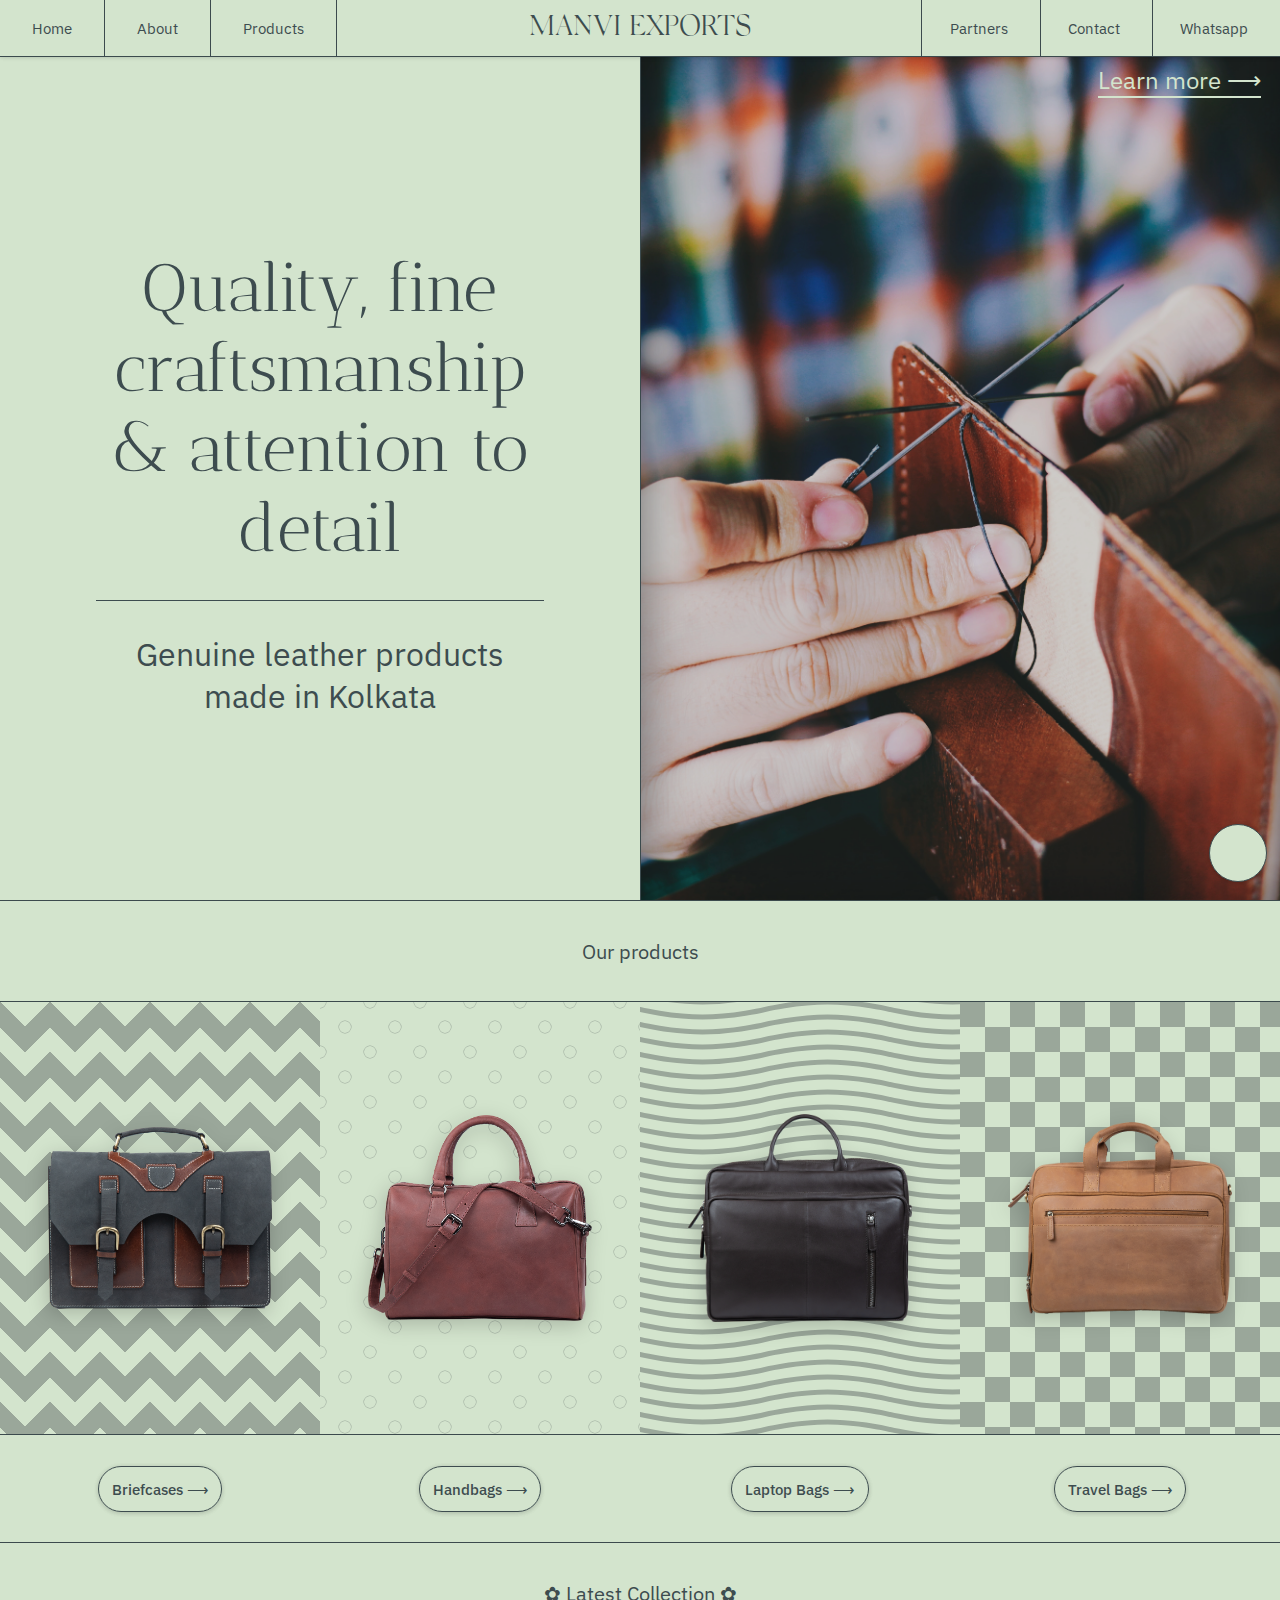
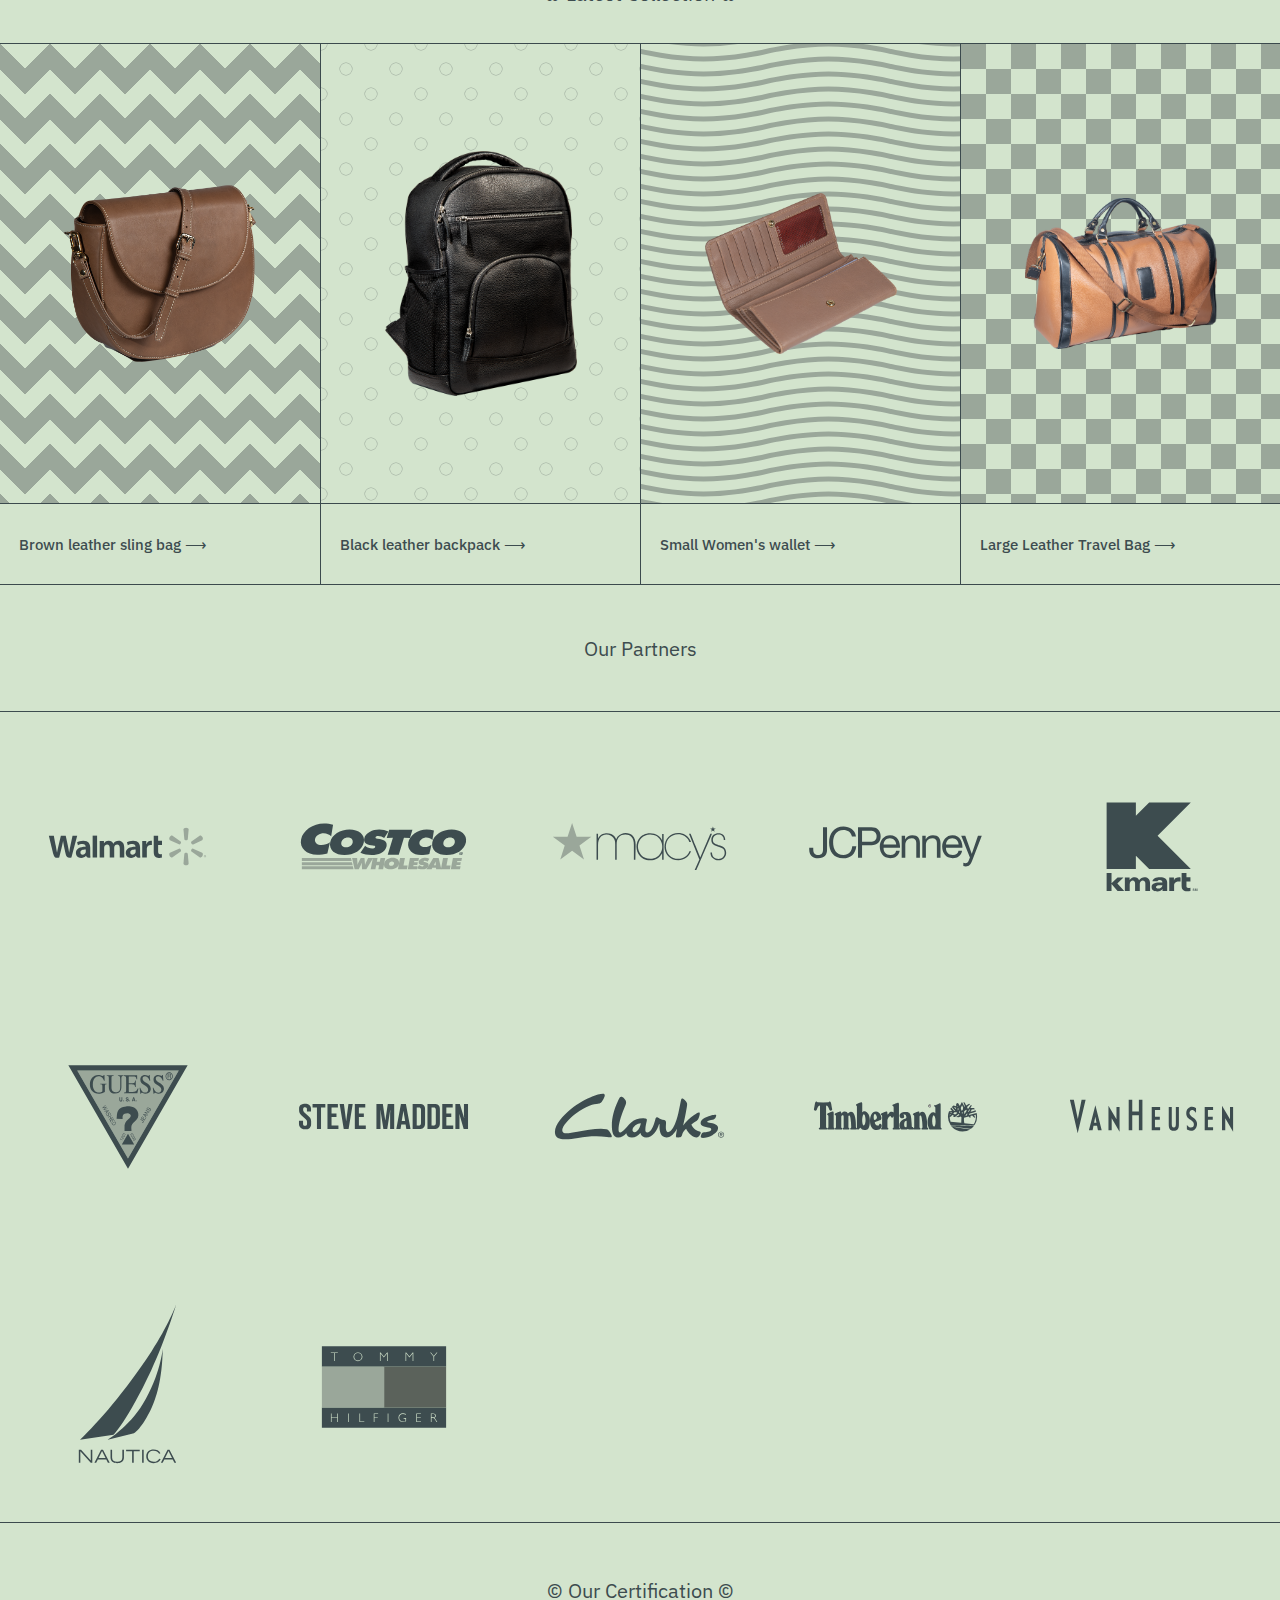
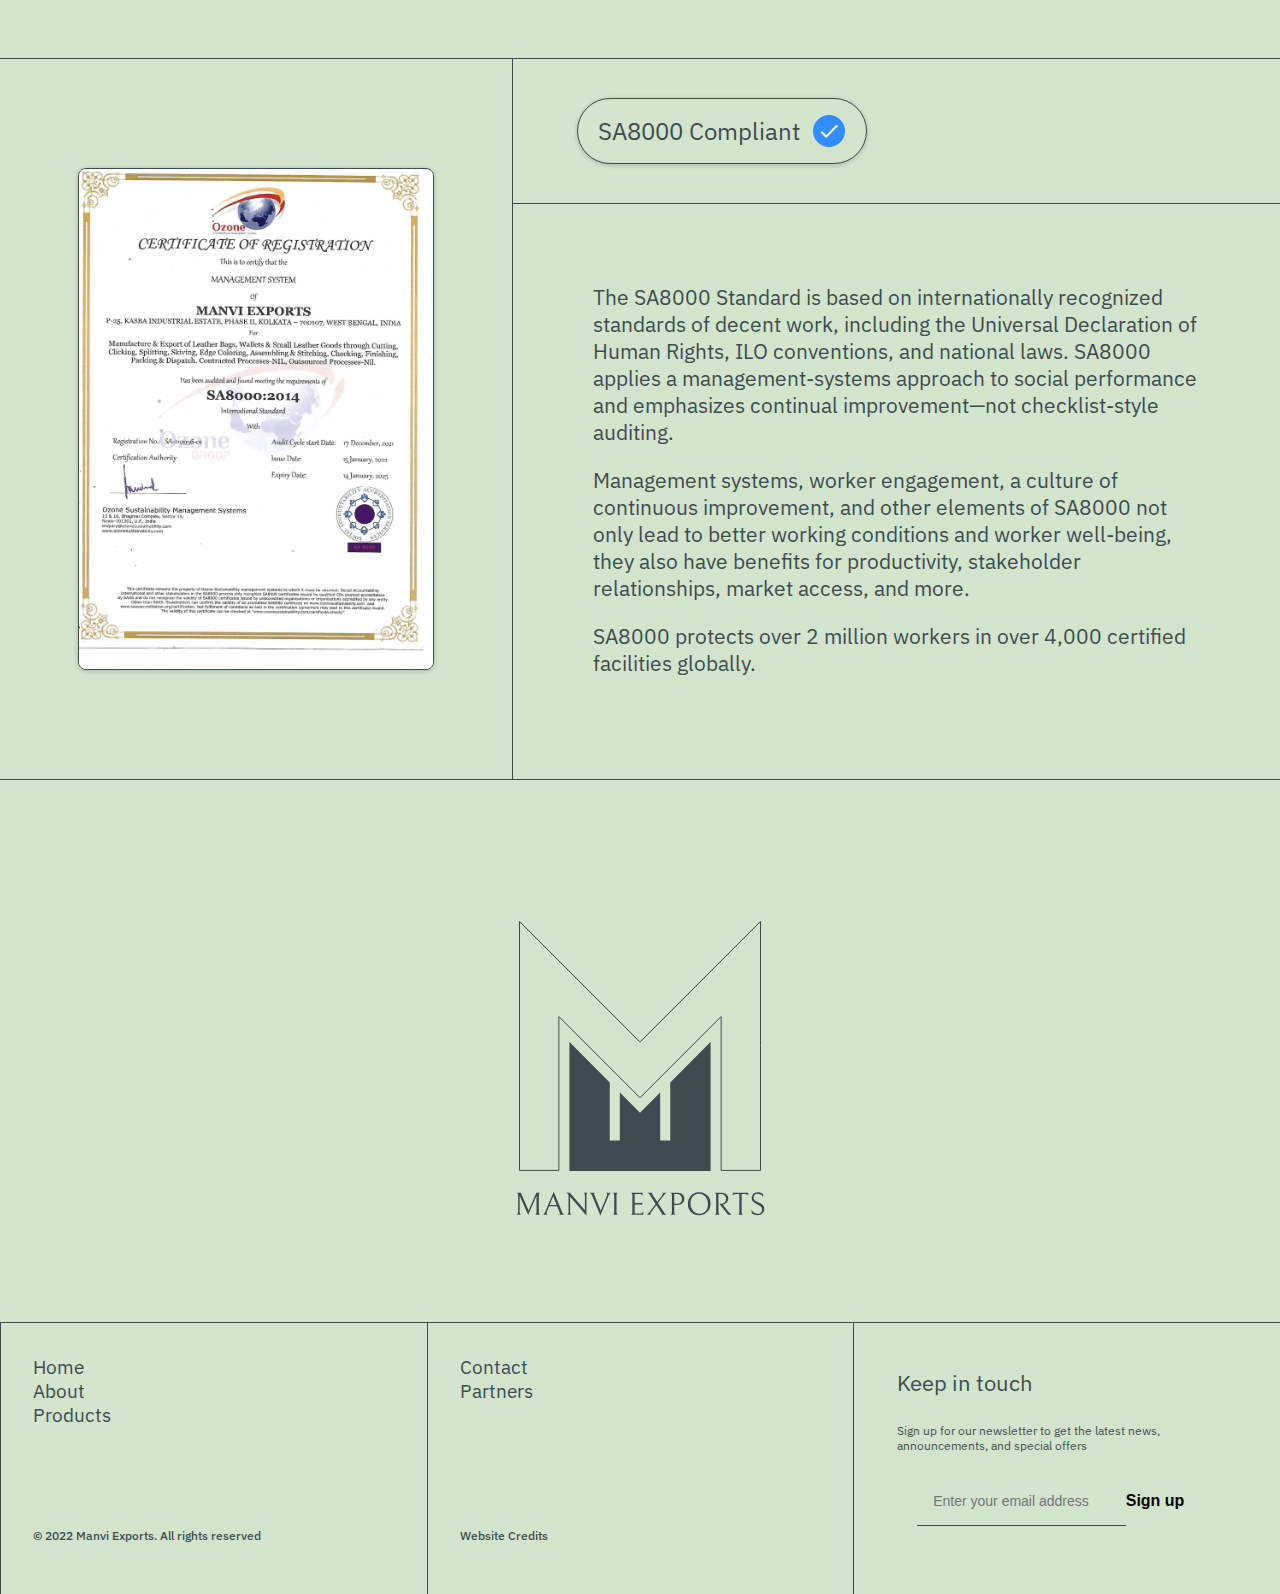
==== index.html @ 1ab0868b "Initial Commit" ====
<!DOCTYPE html>
<html>
<head>
    <meta charset='utf-8'>
    <meta http-equiv='X-UA-Compatible' content='IE=edge'>
    <title>Manvi Exports</title>
    <meta name='viewport' content='width=device-width, initial-scale=1'>
    <link rel='stylesheet' type='text/css' media='screen' href='./css/style.css'>
    <link rel="preconnect" href="https://fonts.googleapis.com">
    <link rel="preconnect" href="https://fonts.gstatic.com" crossorigin>
    <link rel="icon" type="image/x-icon" href="./bg/favicon/favicon.ico">
    <link href="https://fonts.googleapis.com/css2?family=Antic+Didone&display=swap" rel="stylesheet"> 
    <link href="https://fonts.googleapis.com/css2?family=IBM+Plex+Sans:ital,wght@0,100;0,200;0,300;0,400;0,500;0,600;0,700;1,100;1,200;1,300;1,400;1,500;1,600;1,700&display=swap" rel="stylesheet">
    <link href="https://fonts.googleapis.com/css2?family=Cinzel:wght@400;500;600;700;800;900&display=swap" rel="stylesheet">
    <link href="https://fonts.googleapis.com/css2?family=Bellefair&display=swap" rel="stylesheet">
    <link href="https://fonts.googleapis.com/icon?family=Material+Icons+Round" rel="stylesheet">
</head>
<body id="body" onload="init()">
    <div class="load-scr unselectable" id="hide">
        MANVI <br> EXPORTS
    </div>
    <div class="whatsapp-cont">
        <a target="_blank" href="https://api.whatsapp.com/send?phone=919830248748">
            <span class="material-icons-round md-48">whatsapp</span>
        </a>
    </div>
    <div class="credits-cont" id="cred-cont">
        <div class="credits-box">
            <div class="credits-close-btn">
                <a href="javascript:void(0)" onclick="closeCreds()">⮾</a>
            </div>
            <div class="credits-txt-box-1">WEBSITE DESIGN & BUILD</div>
            <div class="credits-txt-box-2">
                <a href="#">Aniket Chanda</a>
            </div>
            <div class="credits-txt-box-1">EDITORIAL PHOTOGRAPHY</div>
            <div class="credits-txt-box-2">
                <a href="#">John Doe</a>
            </div>
            <div class="credits-txt-box-1">INSPIRATION</div>
            <div class="credits-txt-box-2">
                <a href="#">Jane Doe</a>
            </div>
        </div>
    </div>
    <main id="main">
        <header>
            <nav id="nav1">
                <div class="nav-sec-1">
                    <a href="index.html">Home</a>
                    <a href="./pages/about.html">About</a>
                    <a href="./pages/pd/products.html">Products</a>
                </div>
                <div class="nav-sec-2">
                    <a class="logo" href="./pages/about.html">MANVI EXPORTS</a>
                </div>
                <div class="nav-sec-3">
                    <a href="#Partners">Partners</a>
                    <a href="/pages/contact.html">Contact</a>
                    <a href="https://api.whatsapp.com/send?phone=919830248748">Whatsapp</a>
                    <div class="nav-sec-3-borgar">
                        <a href="javascript:void(0);" onclick="hamburgFunc()">☰</a>
                    </div>
                </div>
            </nav>
            <nav id="nav2">
                <a href="/index.html">Home</a>
                <a href="/pages/about.html">About</a>
                <a href="/pages/pd/products.html">Products</a>
                <a href="/pages/gallery.html">Partners</a>
                <a href="/pages/contact.html">Contact</a>
                <a href="https://api.whatsapp.com/send?phone=919830248748">Whatsapp</a>
            </nav>
        </header>

        <section class="sec-1-cont">
            <div class="sec-1-txt-cont">
                <div class="sec-1-txt-box">
                    <div class="sec-1-txt-header">Quality, fine craftsmanship & attention to detail</div>
                    <div class="sec-1-txt-body">Genuine leather products <br> made in Kolkata</div>
                </div>
            </div>
            <div id="hero-hide">
                <div class="sec-1-hero-cont">
                    <div class="sec-1-hero-txt-box">
                        <a href="/pages/about.html" class="sec-1-hero-header">Learn more ⟶</a>
                    </div>
                </div>
            </div>
        </section>

        <section class="sec-2-cont">
            <div class="sec-2-header">Our products</div>
            <div class="sec-2-body-cont">
                <div class="sec-2-grid-cont">
                    <div class="sec-2-grid-items">
                        <div class="sec-2-img-cont">
                            <div class="pat1">
                                <div class="sec-2-img-cont-2">
                                    <img src="/pd/products/briefcase/briefcase_front.png" alt="">
                                </div>
                            </div>
                            
                        </div>
                        <div class="sec-2-desc-cont"><a href="/pages/pd/products.html">Briefcases ⟶</a></div>
                    </div>
                    <div class="sec-2-grid-items">
                        <div class="sec-2-img-cont">
                            <div class="pat2">
                                <div class="sec-2-img-cont-2">
                                    <img src="/pd/products/fashion_bag/fashionbagred_front.png" alt="">
                                </div>
                            </div>
                        </div>
                        <div class="sec-2-desc-cont"><a href="/pages/pd/products.html">Handbags ⟶</a></div>
                    </div>
                    <div class="sec-2-grid-items">
                        <div class="sec-2-img-cont">
                            <div class="pat3">
                                <div class="sec-2-img-cont-2">
                                    <img src="/pd/products/laptop_bag/laptopbag_front.png" alt="">
                                </div>
                            </div>
                        </div>
                        <div class="sec-2-desc-cont"><a href="/pages/pd/products.html">Laptop Bags ⟶</a></div>
                    </div>
                    <div class="sec-2-grid-items">
                        <div class="sec-2-img-cont">
                            <div class="pat4">
                                <div class="sec-2-img-cont-2">
                                    <img src="/pd/products/laptop_bag/laptopbag2_front.png" alt="">
                                </div>
                            </div>
                        </div>
                        <div class="sec-2-desc-cont"><a href="/pages/pd/products.html">Travel Bags ⟶</a></div>
                    </div>
                </div>
            </div>
        </section>

        <section class="sec-3-cont">
            <div class="sec-3-header">✿ Latest Collection ✿</div>
            <div class="sec-3-body-cont">
                <div class="col-grid-cont">
                    <div class="col-grid-items">
                        <div class="col-pic-pat-1">
                            <div class="col-pic-cont">
                                <img src="/pd/products/sling_bag/slingbag2_main.png" alt="">
                            </div>
                        </div>
                        
                        <div class="col-pic-desc"><a href="/pages/pd/products.html">Brown leather sling bag  ⟶</a></div>
                    </div>
                    <div class="col-grid-items">
                        <div class="col-pic-pat-2">
                            <div class="col-pic-cont">
                                <img src="/pd/products/backpack/backpack_main.png" alt="">
                            </div>
                        </div>
                        <div class="col-pic-desc"><a href="/pages/pd/products.html">Black leather backpack ⟶</a></div>
                    </div>
                    <div class="col-grid-items">
                        <div class="col-pic-pat-3">
                            <div class="col-pic-cont">
                                <img src="/pd/products/womens_wallet/womens_wallet_main.png" alt="">
                            </div>
                        </div>
                        <div class="col-pic-desc"><a href="/pages/pd/products.html">Small Women's wallet ⟶</a></div>
                    </div>
                    <div class="col-grid-items">
                        <div class="col-pic-pat-4">
                            <div class="col-pic-cont">
                                <img src="/pd/products/travel_bag/travelbag_main.png" alt="">
                            </div>
                        </div>
                        <div class="col-pic-desc"><a href="/pages/pd/products.html">Large Leather Travel Bag ⟶</a></div>
                    </div>
                </div>
            </div>
        </section>

        <!-- <section class="sec-4-cont">
            <div class="sec-4-header">
                <div class="gal-link"><a href="#">Gallery ⟶</a></div>
            </div>
            <div class="sec-4-body-cont">
                <div class="gal-grid-cont">
                    <div class="gal-grid-items"></div>
                    <div class="gal-grid-items"></div>
                    <div class="gal-grid-items"></div>
                    <div class="gal-grid-items"></div>
                    <div class="gal-grid-items"></div>
                    <div class="gal-grid-items"></div>
                    <div class="gal-grid-items"></div>
                    <div class="gal-grid-items"></div>
                </div>
            </div>
        </section> -->

        <section>
            <div class="sec-5-cont" id="Partners">
                <div class="sec-5-header">Our Partners</div>
                    <div class="sec-5-grid-cont">
                        <div class="sec-5-grid-items"><div id="walmart"></div></div>
                        <div class="sec-5-grid-items"><div id="costco"></div></div>
                        <div class="sec-5-grid-items"><div id="macys"></div></div>
                        <div class="sec-5-grid-items"><div id="jcpenney"></div></div>
                        
                        <div class="sec-5-grid-items"><div id="kmart"></div></div>
                        <div class="sec-5-grid-items"><div id="guessusa"></div></div>
                        <div class="sec-5-grid-items"><div id="stevemadden"></div></div>
                        <div class="sec-5-grid-items"><div id="clarks"></div></div>

                        <div class="sec-5-grid-items"><div id="timberland"></div></div>
                        <div class="sec-5-grid-items"><div id="van"></div></div>
                        <div class="sec-5-grid-items"><div id="nautica"></div></div>
                        <div class="sec-5-grid-items"><div id="tommy"></div></div>
                    </div>
                </div>
            </div>
        </section>

        <section>
            <div class="sec-6-cont">
                <div class="sec-6-header">© Our Certification ©</div>
                <div class="sec-6-body">
                    <div class="sec-6-img">
                        <img src="/cert/SA 8000 - Updated Certificate.png" alt="">
                    </div>
                    <div class="sec-6-desc">
                        <div class="sec-6-desc-header">
                            <a href="https://sa-intl.org/resources/sa8000-standard/" class="sec-6-compliant-btn">
                                SA8000 Compliant <div class="checkmark"><span class="material-icons-round">check</span></div>
                            </a>
                        </div>
                        <div class="sec-6-desc-body">
                            <div class="sec-6-desc-body-txt">
                                <p>
                                    The SA8000 Standard is based on internationally recognized standards of decent work, including the Universal Declaration of Human Rights, ILO conventions, and national laws. 
                                    SA8000 applies a management-systems approach to social performance and emphasizes continual improvement—not checklist-style auditing.    
                                </p>
                                <p>
                                    Management systems, worker engagement, a culture of continuous improvement, and other elements of SA8000 not only lead to better working conditions and worker well-being, they also have benefits for productivity, stakeholder relationships, market access, and more.
                                </p>
                                <p>
                                    SA8000 protects over 2 million workers in over 4,000 certified facilities globally.
                                </p>
                            </div>
                        </div>
                    </div>
                </div>
            </div>
        </section>

        <footer>
            <div class="footer-cont">
                <div class="footer-header"></div>
                <div class="footer-grid-cont">
                    <div class="footer-grid-item">
                        <div class="footer-txt-box-1">
                            <a href="./index.html">Home</a>
                            <a href="./pages/about.html">About</a>
                            <a href="./pages/pd/products.html">Products</a>
                        </div>
                        <div class="footer-txt-box-2">© 2022 Manvi Exports. All rights reserved</div>
                    </div>
                    <div class="footer-grid-item">
                        <div class="footer-txt-box-1">
                            <a href="./pages/contact.html">Contact</a>
                            <a href="./index.html">Partners</a>
                            
                        </div>
                        <div class="footer-txt-box-2">
                            <span id="web-creds" onclick="javascript:void(0);">Website Credits</span>
                        </div>
                    </div>
                    <div class="footer-grid-item">
                        <div class="newsletter-txt-box">
                            <div class="newsletter-txt-header">Keep in touch</div>
                            <div class="newsletter-txt-body">Sign up for our newsletter to get the latest news, announcements, and special offers</div>
                            <div class="form-cont-2">
                                <form id="newsLetter" method="POST" action="https://script.google.com/macros/s/AKfycbxxfVbduaZNJdQImxznWZzd2-dbu1OjrAQNsNXmVug-yPZB3MsrFOusDNlHln8LS4dr/exec">
                                    <input id="email-input" name="Email" type="email" placeholder="Enter your email address" required><input type="submit" value="Sign up" id="signup-btn">
                                </form>
                            </div>
                        </div>
                    </div>
                </div>
            </div>
        </footer>
    </main>
    <script src='/js/script.js'></script>
    <!-- <script>
        window.history.replaceState('','','/home');
    </script> -->
</body>
</html>
---- css/style.css ----
@import url('https://fonts.googleapis.com/css2?family=Gilda+Display&display=swap');

@font-face {
    font-family: "Silk Serif Light";
    src: url("/fonts/Silk\ Serif\ Light.otf");
}
:root{
    --matcha: #d3e4cd;
    --matcha-dark: #9aa79a;
    --matcha-darker: #3d4c4f;
    --skin: hsl(25, 63%, 85%);
    --skin-dark: hsl(25, 40%, 63%);
    --skin-darker: hsl(25, 10%, 27%);
    --bd-1px: 1px solid #3b4a4d;
    --nav-sd:   0 1px 5px rgba(0, 0, 0, 0.1), 
                0 1px 5px rgba(0, 0, 0, 0.1);
}

* {
    -webkit-animation: none !important;
    -moz-animation: none !important;
    -o-animation: none !important;
    -ms-animation: none !important;
    animation: none !important;
} 

::-webkit-scrollbar {
    border-left: var(--bd-1px);
    background-color:var(--matcha);
}

::-webkit-scrollbar-thumb{
    background-color: var(--matcha-darker);
}

.unselectable{
    user-select: none;
}


a{
    text-decoration: none;
    font-family: 'IBM Plex Sans';
    font-size: 14px;
    font-weight: 400;
    color: var(--matcha-darker);
}

.load-scr{
    height: 100%;
    width: 100%;
    position: fixed;
    z-index: 6;
    background-color: transparent;
    color: transparent;
    display: flex;
    text-align: center;
    align-items: center;
    justify-content: center;
    font-family: 'Silk Serif Light';
    font-weight: 100;
    font-size: 20vh;
    line-height: 20vh;
    overflow: hidden;
    animation: shrink 4s ease-in-out, hide-it 5s;
    visibility:hidden;
}
    

@keyframes shrink {
    0% {
        background-color: var(--matcha);
        color: transparent;
    }
    50% {
        background-color: var(--matcha);
        color: var(--matcha-darker);
    }
    100% {
        background-color: transparent;
        color: transparent;
    }
  }

@keyframes hide-it {
    99% {
        visibility:visible;
    }

    100% {
        visibility:hidden;
    }
}

.whatsapp-cont{
    position: fixed;
    display: flex;
    align-items: center;
    justify-content: center;
    width: 3.5rem;
    height: 3.5rem;
    z-index: 5;
    bottom:2vh;
    right: 1%;
    background-color: var(--matcha);
    border-radius: 10rem;
    border: 1px solid var(--matcha-darker);
    box-shadow: var(--nav-sd);
    transition: .2s ease-in-out;
}

.whatsapp-cont a{
    width: 100%;
    height: 100%;
    display: flex;
    align-items: center;
    justify-content: center;
}

whatsapp-cont:active{
    background-color: var(--matcha-dark);
}

whatsapp-cont a:active{
    color: var(--matcha);
}

.material-icons.md-48 { font-size: 32px; color: var(--matcha-darker);}

@media only screen and (max-width: 1000px){
    .whatsapp-cont{
        bottom: 1vh;
    }
    .load-scr{
        font-size: 10vh;
        line-height: 10vh;
    }
}

html, body{
    margin: 0;
    padding: 0;
    overflow-x: hidden; 
    background-color: var(--matcha);
    scrollbar-color: var(--matcha-darker) var(--matcha);
    scrollbar-width: auto;
}

#body{
    background-position: center;
}

main{
    margin: 0;
    padding: 0;
    display: block;
}

header{
    width: 100%;
    height: 3.5em;
    background-color: var(--matcha);
    position: fixed;
    box-shadow: var(--nav-sd);
    z-index: 9999;
}

section{
    margin: 0;
    padding: 0;
}

#nav1{
    background-color: var(--matcha);
    width: 100%;
    height: 100%;
    display: grid;
    border-bottom: var(--bd-1px);
    grid-template-columns: repeat(3, 1fr);
    grid-template-rows: 1fr;
    grid-column-gap: 0px;
    grid-row-gap: 0px;
}

#nav1 a{
    color: var(--matcha-darker);
    transition: .1s;
}

#nav1 a:active{
    color: var(--matcha-dark);
}

.nav-sec-1{
    display: flex;
    justify-content: left;

}
.nav-sec-2{
    display: flex;
    justify-content: center;
    align-items: center;
    flex-direction: row;
}
.nav-sec-3{
    display: flex;
    flex-direction: row;
    justify-content: right;
}

.logo{
    display: flex;
    justify-content: center;
    align-items: center;
    color: var(--matcha-darker);
    font-family: 'Silk Serif Light';
    font-size: 28px;
}
.logo-svg{
    width: 24px; height: 24px;
    background-image: url(/lg/ME/logo_small.svg);
    background-repeat: no-repeat;
    background-position: center;
    background-size: contain;
    margin-right: .5rem;
}

.nav-sec-1 a{
    display: flex;
    justify-content: center;
    align-items: center;
    text-align: center;
    width: auto;
    height: 100%;
    padding-left: 2rem;
    padding-right: 2rem;
    border-right: var(--bd-1px);
}

.nav-sec-3 a{
    display: flex;
    justify-content: center;
    align-items: center;
    text-align: center;
    width: auto;
    height: 100%;
    padding-left: 1.7rem;
    padding-right: 2rem;
    border-left: var(--bd-1px);
}

.nav-sec-3-borgar{
    width: 4rem;
    display: flex;
    justify-content: center;
    align-items: center;
    text-align: center;
    display: none;
}

.nav-sec-3-borgar a{
    border-left: var(--bd-1px);
    display: flex;
    justify-content: center;
    align-items: center;
    text-align: center;
    width: 100%;
    height: 100%;
}

.nav-sec-1 a, .nav-sec-3 a{
    font-size: 15px;
    font-weight: 400;
}

#nav2{
    width: 100%;
    display: none;
    height: auto;
    flex-direction: column;
    background-color: var(--matcha);
    transition: 2s;
}

#nav2 a{
    padding-top: 2rem;
    padding-bottom: 2rem;
    border-bottom: var(--bd-1px);
    width: 100%;
    height: auto;
    background-color: var(--matcha);
    display: flex;
    justify-content: center;
    align-items: center;
    box-shadow: var(--nav-sd);
    font-size: 16px;
    
}

@media only screen and (max-width: 1000px) {
    .nav-sec-1 { padding: 0; width: 10%;}
    .nav-sec-1 > a{ padding: 0; display: none;}
    .nav-sec-3 > a{ display: none; }
    .nav-sec-3-borgar{ display: flex; }
    #nav2 { display: none; }
    .logo { font-size: 24px;
            width: 15rem;
            height: 100%;  
    }
}

.sec-1-cont{
    width: 100%;
    height: 100vh;
    background-color: var(--matcha-dark);
    border: none;
    display: flex;
    flex-direction: row;
    border-bottom: var(--bd-1px);
}

.sec-1-txt-cont{
    width: 50%;
    background-color: var(--matcha);
    border-right: var(--bd-1px);
    display: flex;
    flex-direction: column;
    align-items: center;
    justify-content: center;
}

.sec-1-txt-box{
    width: 70%;
    display: flex;
    flex-direction: column;
    margin-top: 4rem;
}

.sec-1-txt-header{
    text-align: center;
    font-family: 'Antic Didone';
    font-size: 67px;
    color: var(--matcha-darker);
    padding-bottom: 2rem;
    margin-bottom: 2rem;
    border-bottom: 1px solid var(--matcha-darker);
}

.sec-1-txt-body{
    text-align: center;
    font-family: 'IBM Plex Sans';
    font-size: 32px;
    color: var(--matcha-darker);
}

#hero-hide{
    height: 100vh;
    width: 50%;
    background-color: var(--matcha);
}

.sec-1-hero-cont{
    box-shadow: inset 0 0 50px 0 rgba(0, 0, 0, 0.5);
    width: 100%;
    height: 100%;
    background-image: url("/bg/hero.jpg");
    background-size: cover;
    background-repeat: no-repeat;
    background-position: top center;
    background-attachment: scroll;
}

.sec-1-hero-txt-box{
    width: 100%;
    height: 100%;
    display: flex;
    justify-content: right;
    background-color: rgba(59, 74, 77, 0.2);
}

.sec-1-hero-header{
    text-align: center;
    margin-top: 10%;
    margin-right: 3%;
    height: fit-content;
    font-family: 'IBM Plex Sans';
    font-size: 24px;
    color: var(--matcha);
    border-bottom: 2px solid var(--matcha);
}

@media only screen and (max-width: 1000px) {

    #hero-hide{ display: none; }
    .sec-1-txt-cont { width: 100%; border-right: none }
    .sec-1-txt-header { font-size: 48px; }
    .sec-1-txt-body { font-size: 28px; }
  }

.sec-2-cont{
    width: 100%;
    height: fit-content;
    background-color: var(--matcha);
    border-bottom: var(--bd-1px);
    display: flex;
    flex-direction: column;
}

.sec-2-header{
    width: 100%;
    display: flex;
    align-items: center;
    justify-content: center;
    text-align: center;
    font-family: 'IBM Plex Sans';
    font-size: 20px;
    color: var(--matcha-darker);
    width: 100%;
    height: 5em;
    border-bottom: var(--bd-1px);
}

.sec-2-body-cont{
    width: 100%;
    height: fit-content;
}

.sec-2-grid-cont {
    display: grid;
    grid-template-columns: repeat(auto-fit, minmax(200px, 1fr));
    grid-template-rows: 1fr;
    grid-column-gap: 0px;
    grid-row-gap: 0px;
  }
.sec-2-grid-items{
    border: none;
    width: 100%;
    height: 60vh;
    
    border-top: none;
}


.sec-2-img-cont{
    display: flex;
    flex-direction: column;
    align-items: center;
    justify-content: center;
    height: 80%;
    width: 100%;
    overflow: hidden;
}

.pat1{
    height: 100%; width: 100%;
    background-color: #D3E4CD;
    background-image: url("data:image/svg+xml,%3Csvg xmlns='http://www.w3.org/2000/svg' xmlns:xlink='http://www.w3.org/1999/xlink' width='100%25' height='100%25'%3E%3Cdefs%3E%3Cpattern id='p' width='100' height='100' patternUnits='userSpaceOnUse' patternTransform='scale(0.5)'%3E%3Cpath id='a' data-color='fill' fill='%239AA79A' stroke='%239AA79A' stroke-width='2' d='M50 100L0 50V0l50 50 50-50h0v50l-50 50z'%3E%3C/path%3E%3Cuse xlink:href='%23a' y='-100'%3E%3C/use%3E%3Cuse xlink:href='%23a' y='100'%3E%3C/use%3E%3C/pattern%3E%3C/defs%3E%3Crect fill='url(%23p)' width='100%25' height='100%25'%3E%3C/rect%3E%3C/svg%3E");
    background-size: cover;
    background-position: center;
    background-repeat: no-repeat;
    transition: .5s;
}
.pat2{
    height: 100%; width: 100%;
    background-color: #D3E4CD;
    background-image: url("data:image/svg+xml,%3Csvg xmlns='http://www.w3.org/2000/svg' xmlns:xlink='http://www.w3.org/1999/xlink' width='100%25' height='100%25'%3E%3Cdefs%3E%3Cpattern id='p' width='100' height='100' patternUnits='userSpaceOnUse' patternTransform='scale(0.5)'%3E%3Ccircle id='a' data-color='outline' fill='none' stroke='%239AA79A' stroke-width='25' r='.5'%3E%3C/circle%3E%3Cuse xlink:href='%23a' y='100'%3E%3C/use%3E%3Cuse xlink:href='%23a' x='100'%3E%3C/use%3E%3Cuse xlink:href='%23a' x='100' y='100'%3E%3C/use%3E%3Cuse xlink:href='%23a' x='50' y='50'%3E%3C/use%3E%3C/pattern%3E%3C/defs%3E%3Crect fill='url(%23p)' width='100%25' height='100%25'%3E%3C/rect%3E%3C/svg%3E");
    background-size: cover;
    background-position: center;
    background-repeat: no-repeat;
    transition: .5s;
}
.pat3{
    height: 100%; width: 100%;
    background-color: #D3E4CD;
    background-image: url("data:image/svg+xml,%3Csvg xmlns='http://www.w3.org/2000/svg' xmlns:xlink='http://www.w3.org/1999/xlink' width='100%25' height='100%25'%3E%3Cdefs%3E%3Cpattern id='p' width='250' height='30' patternUnits='userSpaceOnUse'%3E%3Cpath id='a' data-color='outline' fill='none' stroke='%239AA79A' stroke-width='5' d='M-62.5-15C-31.3-15 0-7.5 0-7.5S31.3 0 62.5 0 125-7.5 125-7.5s31.3-7.5 62.5-7.5S250-7.5 250-7.5 281.3 0 312.5 0'%3E%3C/path%3E%3Cuse xlink:href='%23a' y='15'%3E%3C/use%3E%3Cuse xlink:href='%23a' y='30'%3E%3C/use%3E%3Cuse xlink:href='%23a' y='45'%3E%3C/use%3E%3C/pattern%3E%3C/defs%3E%3Crect fill='url(%23p)' width='100%25' height='100%25'%3E%3C/rect%3E%3C/svg%3E");
    background-size: cover;
    background-position: center;
    background-repeat: no-repeat;
    transition: .5s;
}
.pat4{
    height: 100%; width: 100%;
    background-color: #D3E4CD;
    background-image: url("data:image/svg+xml,%3Csvg xmlns='http://www.w3.org/2000/svg' xmlns:xlink='http://www.w3.org/1999/xlink' width='100%25' height='100%25'%3E%3Cdefs%3E%3Cpattern id='p' width='100' height='100' patternUnits='userSpaceOnUse' patternTransform='scale(0.5)'%3E%3Cpath id='a' data-color='fill' fill='%239AA79A' d='M50 50h50v50H50zM0 0h50v50H0z'%3E%3C/path%3E%3C/pattern%3E%3C/defs%3E%3Crect fill='url(%23p)' width='100%25' height='100%25'%3E%3C/rect%3E%3C/svg%3E");
    background-size: cover;
    background-position: center;
    background-repeat: no-repeat;
    transition: .5s;
}

.pat1:hover, .pat2:hover, .pat3:hover, .pat4:hover{
    transform: scale(110%);
}

.sec-2-img-cont-2{
    width: 100%; height: 100%;
    display: flex;
    flex-direction: column;
    align-items: center;
    justify-content: center;
    background-color: none;
    position: relative;
}


.sec-2-img-cont-2 img{
    min-width: 40%; max-width: 70%;
    -webkit-filter: drop-shadow(5px 5px 5px #222);
    filter: drop-shadow(-2px 5px 10px hsla(0, 0%, 0%, 0.2));
    transition: .5s;

}

.sec-2-img-cont-2 img:hover{
    transform: scale(120%);
}
.sec-2-desc-cont{
    width: 100%;
    height: 20%;
    display: flex;
    align-items: center;
    justify-content: center;
    border-top: var(--bd-1px);
}

.sec-2-desc-cont a{
    border: 1px solid var(--matcha-darker);
    border-radius: 10rem;
    width: fit-content;
    height: fit-content;
    font-size: 15px;
    font-weight: 500;
    padding: .8rem;
    box-shadow: var(--nav-sd);
    transition: .1s;
}

.sec-2-desc-cont a:hover{
    background-color: var(--matcha-darker);
    color: var(--matcha);
}
.sec-2-desc-cont a:active{
    transform: translateY(3px);
}


.sec-3-cont{
    width: 100%;
    height: fit-content;
    background-color: var(--matcha);
    
    display: flex;
    flex-direction: column;
}

.sec-3-header{
    display: flex;
    align-items: center;
    justify-content: center;
    text-align: center;
    font-family: 'IBM Plex Sans';
    font-size: 20px;
    color: var(--matcha-darker);
    width: 100%;
    height: 5em;
    border-bottom: var(--bd-1px);
}

.sec-3-body-cont{
    display: flex;
    height: 80%;
    width: 100%;
    flex-direction: row;
}

#sec-3-grid-1{
    width: 25%;
    height: 100%;
    border-right: var(--bd-1px);
}

#sec-3-grid-2{
    width: 25%;
    height: 100%;
}

.col-grid-cont{
    width: 100%;
    height: 100%;
    display: grid;
    grid-template-columns: repeat(auto-fit, minmax(200px, 1fr));
    grid-template-rows: 1fr;
    grid-column-gap: 0;
    grid-row-gap: 0;
}

.col-grid-items{
    border: var(--bd-1px);
    border-right: none;
    width: 100%;
    height: 60vh;
    border-top: none;
    
}

.col-grid-items:nth-child(1), 
.col-grid-items:nth-child(2), 
.col-grid-items:nth-child(3){
    border-right:none;
 }
 .col-grid-items:nth-child(1){
     border-left: none;
 }
 
.col-pic-pat-1{
    display: flex;
    flex-direction: column;
    align-items: center;
    justify-content: center;
    width: 100%;
    height: 85%;
    background-image: url("data:image/svg+xml,%3Csvg xmlns='http://www.w3.org/2000/svg' xmlns:xlink='http://www.w3.org/1999/xlink' width='100%25' height='100%25'%3E%3Cdefs%3E%3Cpattern id='p' width='100' height='100' patternUnits='userSpaceOnUse' patternTransform='scale(0.5)'%3E%3Cpath id='a' data-color='fill' fill='%239AA79A' stroke='%239AA79A' stroke-width='2' d='M50 100L0 50V0l50 50 50-50h0v50l-50 50z'%3E%3C/path%3E%3Cuse xlink:href='%23a' y='-100'%3E%3C/use%3E%3Cuse xlink:href='%23a' y='100'%3E%3C/use%3E%3C/pattern%3E%3C/defs%3E%3Crect fill='url(%23p)' width='100%25' height='100%25'%3E%3C/rect%3E%3C/svg%3E");
}

.col-pic-pat-2{
    display: flex;
    flex-direction: column;
    align-items: center;
    justify-content: center;
    width: 100%;
    height: 85%;
    background-image: url("data:image/svg+xml,%3Csvg xmlns='http://www.w3.org/2000/svg' xmlns:xlink='http://www.w3.org/1999/xlink' width='100%25' height='100%25'%3E%3Cdefs%3E%3Cpattern id='p' width='100' height='100' patternUnits='userSpaceOnUse' patternTransform='scale(0.5)'%3E%3Ccircle id='a' data-color='outline' fill='none' stroke='%239AA79A' stroke-width='25' r='.5'%3E%3C/circle%3E%3Cuse xlink:href='%23a' y='100'%3E%3C/use%3E%3Cuse xlink:href='%23a' x='100'%3E%3C/use%3E%3Cuse xlink:href='%23a' x='100' y='100'%3E%3C/use%3E%3Cuse xlink:href='%23a' x='50' y='50'%3E%3C/use%3E%3C/pattern%3E%3C/defs%3E%3Crect fill='url(%23p)' width='100%25' height='100%25'%3E%3C/rect%3E%3C/svg%3E");
}

.col-pic-pat-3{
    display: flex;
    flex-direction: column;
    align-items: center;
    justify-content: center;
    width: 100%;
    height: 85%;
    background-image: url("data:image/svg+xml,%3Csvg xmlns='http://www.w3.org/2000/svg' xmlns:xlink='http://www.w3.org/1999/xlink' width='100%25' height='100%25'%3E%3Cdefs%3E%3Cpattern id='p' width='250' height='30' patternUnits='userSpaceOnUse'%3E%3Cpath id='a' data-color='outline' fill='none' stroke='%239AA79A' stroke-width='5' d='M-62.5-15C-31.3-15 0-7.5 0-7.5S31.3 0 62.5 0 125-7.5 125-7.5s31.3-7.5 62.5-7.5S250-7.5 250-7.5 281.3 0 312.5 0'%3E%3C/path%3E%3Cuse xlink:href='%23a' y='15'%3E%3C/use%3E%3Cuse xlink:href='%23a' y='30'%3E%3C/use%3E%3Cuse xlink:href='%23a' y='45'%3E%3C/use%3E%3C/pattern%3E%3C/defs%3E%3Crect fill='url(%23p)' width='100%25' height='100%25'%3E%3C/rect%3E%3C/svg%3E");
}

.col-pic-pat-4{
    display: flex;
    flex-direction: column;
    align-items: center;
    justify-content: center;
    width: 100%;
    height: 85%;
    background-image: url("data:image/svg+xml,%3Csvg xmlns='http://www.w3.org/2000/svg' xmlns:xlink='http://www.w3.org/1999/xlink' width='100%25' height='100%25'%3E%3Cdefs%3E%3Cpattern id='p' width='100' height='100' patternUnits='userSpaceOnUse' patternTransform='scale(0.5)'%3E%3Cpath id='a' data-color='fill' fill='%239AA79A' d='M50 50h50v50H50zM0 0h50v50H0z'%3E%3C/path%3E%3C/pattern%3E%3C/defs%3E%3Crect fill='url(%23p)' width='100%25' height='100%25'%3E%3C/rect%3E%3C/svg%3E");
}



.col-pic-cont{
    display: flex;
    flex-direction: column;
    align-items: center;
    justify-content: center;
    width: 100%;
    height: 100%;
    background-color: none;

}

.col-pic-cont img{
    background-color: none;
    min-width: 40%; max-width: 60%;
    transition: .3s;
}

.col-pic-cont img:hover{
    transform: scale(110%);
}

@media only screen and (max-width: 400px){
    .col-grid-items:nth-child(1), 
    .col-grid-items:nth-child(2), 
    .col-grid-items:nth-child(3),
    .col-grid-items:nth-child(4){
        border-left: none;
        border-right: none;
    }
}

.col-pic-desc{
    width: 100%;
    height: 15%;
    display: flex;
    align-items: center;
    border-top: var(--bd-1px);
}

.col-pic-desc a{
    font-size: 15px;
    font-weight: 500;
    margin-left: 1.2rem;
}


.sec-4-cont{
    width: 100%;
    height: fit-content;
    background-color: var(--matcha);
    display: flex;
    flex-direction: column;
    box-shadow: var(--nav-sd);
}

.sec-4-header{
    display: flex;
    align-items: center;
    justify-content: center;
    text-align: center;
    font-family: 'IBM Plex Sans';
    font-size: 20px;
    color: var(--matcha-darker);
    width: 100%;
    height: 14vh;
    border-bottom: var(--bd-1px);
}

.sec-4-body-cont{
    height: 100%;
}

.gal-grid-cont{
    width: 100%;
    height: 100%;
    display: grid;
    grid-template-columns: repeat(auto-fit, minmax(350px, 1fr));
    grid-template-rows: repeat(2, 1fr);
    grid-column-gap: 0px;
    grid-row-gap: 0px;
}

.gal-grid-items{
    width: 100%;
    height: 46vh;
}

.gal-grid-items:nth-child(1), 
.gal-grid-items:nth-child(2), 
.gal-grid-items:nth-child(3),
.gal-grid-items:nth-child(4),
.gal-grid-items:nth-child(5),
.gal-grid-items:nth-child(6),
.gal-grid-items:nth-child(7),
.gal-grid-items:nth-child(8){
    border-right:none;
 }

.gal-grid-items:nth-child(1),
.gal-grid-items:nth-child(5){
    border-left: none;
}

@media only screen and (max-width: 400px) {
    .gal-grid-items:nth-child(1), 
    .gal-grid-items:nth-child(2), 
    .gal-grid-items:nth-child(3),
    .gal-grid-items:nth-child(4),
    .gal-grid-items:nth-child(5),
    .gal-grid-items:nth-child(6),
    .gal-grid-items:nth-child(7),
    .gal-grid-items:nth-child(8){
        border-left: none;
        border-right:none;
    }
}

.gal-grid-items:nth-child(1){
    background-image: url(/pd/homepage/gal/creative-headline-se3GNrXjtdQ-unsplash.jpg);
    background-position: center;
    background-repeat: no-repeat;
    background-size: cover;
    background-size: 150%;
    box-shadow: inset 0 0 50px 0 rgba(0, 0, 0, 0.5);
}
.gal-grid-items:nth-child(2){
    background-image: url(/pd/homepage/gal/flaunter-eC6fllGoKNs-unsplash.jpg);
    background-position: center;
    background-repeat: no-repeat;
    background-size: cover;
    background-size: 100%;
    box-shadow: inset 0 0 50px 0 rgba(0, 0, 0, 0.5);
}
.gal-grid-items:nth-child(3){
    background-image: url(/pd/homepage/gal/irene-kredenets--ts4NYcSgig-unsplash.jpg);
    background-position: center;
    background-repeat: no-repeat;
    background-size: cover;
    background-size: 100%;
    box-shadow: inset 0 0 50px 0 rgba(0, 0, 0, 0.5);
}
.gal-grid-items:nth-child(4){
    background-image: url(/pd/homepage/gal/irene-kredenets-pSVYyO-XlJk-unsplash.jpg);
    background-position: center;
    background-repeat: no-repeat;
    background-size: cover;
    background-size: 100%;
    box-shadow: inset 0 0 50px 0 rgba(0, 0, 0, 0.5);
}
.gal-grid-items:nth-child(5){
    background-image: url(/pd/homepage/gal/katerina-smirnova-5vykeYLZgb0-unsplash.jpg);
    background-position: center;
    background-repeat: no-repeat;
    background-size: cover;
    background-size: 100%;
    box-shadow: inset 0 0 50px 0 rgba(0, 0, 0, 0.5);
}
.gal-grid-items:nth-child(6){
    background-image: url(/pd/homepage/gal/krzysztof-hepner-CuTEjLuWRR4-unsplash.jpg);
    background-position: center;
    background-repeat: no-repeat;
    background-size: cover;
    background-size: 150%;
    box-shadow: inset 0 0 50px 0 rgba(0, 0, 0, 0.5);
}
.gal-grid-items:nth-child(7){
    background-image: url(/pd/homepage/gal/leisara-creative-studio-MmauxxZGg4A-unsplash.jpg);
    background-position: center;
    background-repeat: no-repeat;
    background-size: cover;
    background-size: 100%;
    box-shadow: inset 0 0 50px 0 rgba(0, 0, 0, 0.5);
}
.gal-grid-items:nth-child(8){
    background-image: url(/pd/homepage/gal/aurelia-dubois-lNo4eQm7Gxk-unsplash.jpg);
    background-position: center;
    background-repeat: no-repeat;
    background-size: cover;
    background-size: 100%;
    box-shadow: inset 0 0 50px 0 rgba(0, 0, 0, 0.5);
}

.gal-link{
    display: flex;
    align-items: center;
    justify-content: center;
    width: 100%;
    height: 100%;
    font-family: 'IBM Plex Sans';
}

.gal-link a{
    display: flex;
    align-items: center;
    justify-content: center;
    width: 100%;
    height: 100%;
    font-family: 'IBM Plex Sans';
    font-size: 20px;
    color: var(--matcha-darker);
}

.sec-5-header{
    display: flex;
    align-items: center;
    justify-content: center;
    font-family: 'IBM Plex Sans';
    font-size: 20px;
    color: var(--matcha-darker);
    background-color: var(--matcha);
    width: 100%;
    height: 14vh;
    border-bottom: 1px solid var(--matcha-darker);
}

.sec-5-body-cont{
    width: 100%;
    height: fit-content;
}

.sec-5-grid-cont{
    width: 100%;
    height: 100%;
    background-color: var(--matcha);
    display: grid;
    grid-template-columns: repeat(auto-fit, minmax(250px, 1fr));
    grid-template-rows: repeat(1, 1fr);
    grid-column-gap: 0;
    grid-row-gap: 0;
}

.sec-5-grid-items{
    display: flex;
    align-items: center;
    justify-content: center;
    height: 30vh;
    width: 100%;
}

.sec-5-grid-items:nth-child(1), 
.sec-5-grid-items:nth-child(2), 
.sec-5-grid-items:nth-child(3),
.sec-5-grid-items:nth-child(4),
.sec-5-grid-items:nth-child(5),
.sec-5-grid-items:nth-child(6),
.sec-5-grid-items:nth-child(7),
.sec-5-grid-items:nth-child(8),
.sec-5-grid-items:nth-child(9),
.sec-5-grid-items:nth-child(10),
.sec-5-grid-items:nth-child(11),
.sec-5-grid-items:nth-child(12){
    border-right: none;
 }

.sec-5-grid-items:nth-child(1), 
.sec-5-grid-items:nth-child(2), 
.sec-5-grid-items:nth-child(3),
.sec-5-grid-items:nth-child(4),
.sec-5-grid-items:nth-child(5),
.sec-5-grid-items:nth-child(6){
    border-bottom: none;
}

.sec-5-grid-items:nth-child(1),
.sec-5-grid-items:nth-child(7){
    border-left: none;
}

@media only screen and (max-width: 1000px) {
    .sec-5-grid-items:nth-child(7),
    .sec-5-grid-items:nth-child(8),
    .sec-5-grid-items:nth-child(9),
    .sec-5-grid-items:nth-child(10),
    .sec-5-grid-items:nth-child(11){
        border-bottom: none;
    }
  }

@media only screen and (max-width: 400px) {
    .sec-5-grid-items:nth-child(1), 
    .sec-5-grid-items:nth-child(2), 
    .sec-5-grid-items:nth-child(3),
    .sec-5-grid-items:nth-child(4),
    .sec-5-grid-items:nth-child(5),
    .sec-5-grid-items:nth-child(6),
    .sec-5-grid-items:nth-child(7),
    .sec-5-grid-items:nth-child(8),
    .sec-5-grid-items:nth-child(9),
    .sec-5-grid-items:nth-child(10),
    .sec-5-grid-items:nth-child(11),
    .sec-5-grid-items:nth-child(12){
        border-right: none;
        border-left: none;
 }
    .sec-5-grid-items:nth-child(11){
        border-bottom: none;
    }
}

@media only screen and (max-width: 500px) {
    .sec-5-grid-items:nth-child(11){
        border-bottom: none;
    }
}

@media only screen and (max-width: 749px) {
    .sec-5-grid-items:nth-child(10),
    .sec-5-grid-items:nth-child(11){
        border-bottom: none;
    }
}

#walmart{
    width: 100%;
    height: 100%;
    background-image: url(/lg/Walmart_logo.svg);
    background-position: center;
    background-size: cover;
    background-size: 70%;
    background-repeat: no-repeat;
}
#costco{
    width: 100%;
    height: 100%;
    background-image: url(/lg/Costco_Wholesale_logo_2010-10-26.svg);
    background-position: center;
    background-size: cover;
    background-size: 70%;
    background-repeat: no-repeat;
}
#macys{
    width: 100%;
    height: 100%;
    background-image: url(/lg/Macys_logo.svg);
    background-position: center;
    background-size: cover;
    background-size: 70%;
    background-repeat: no-repeat;
}
#jcpenney{
    width: 100%;
    height: 100%;
    background-image: url(/lg/JCPenney_logo.svg);
    background-position: center;
    background-size: cover;
    background-size: 70%;
    background-repeat: no-repeat;
}
#kmart{
    width: 100%;
    height: 100%;
    background-image: url(/lg/Kmart_logo.svg);
    background-position: center;
    background-size: cover;
    background-size: 40%;
    background-repeat: no-repeat;
}
#guessusa{
    width: 100%;
    height: 100%;
    background-image: url(/lg/guess-usa-logo-vector.svg);
    background-position: center;
    background-size: cover;
    background-size: 50%;
    background-repeat: no-repeat;
}
#stevemadden{
    width: 100%;
    height: 100%;
    background-image: url(/lg/Steve_Madden_logo.svg);
    background-position: center;
    background-size: cover;
    background-size: 70%;
    background-repeat: no-repeat;
}
#clarks{
    width: 100%;
    height: 100%;
    background-image: url(/lg/clarks-logo-vector.svg);
    background-position: center;
    background-size: cover;
    background-size: 70%;
    background-repeat: no-repeat;
}
#timberland{
    width: 100%;
    height: 100%;
    background-image: url(/lg/timberland.svg);
    background-position: center;
    background-size: cover;
    background-size: 70%;
    background-repeat: no-repeat;
}
#tommy{
    width: 100%;
    height: 100%;
    background-image: url(/lg/Tommy_hilfig_vectorlogo.svg);
    background-position: center;
    background-size: cover;
    background-size: 50%;
    background-repeat: no-repeat;
}
#van{
    width: 100%; height: 100%;
    background-image: url(/lg/van-heusen-1.svg);
    background-position: center;
    background-size: cover;
    background-size: 70%;
    background-repeat: no-repeat;
}
#nautica{
    width: 100%; height: 100%;
    background-image: url(/lg/nautica-3.svg);
    background-position: center;
    background-size: cover;
    background-size: 70%;
    background-repeat: no-repeat;
}

#rmv-bd-rgt{
    border-right: none;
}

#add-bd-btm{
    border-bottom: var(--bd-1px);
}

.sec-6-cont{
    margin: 0; padding: 0;
    height: 100vh;
}

.sec-6-header{
    display: flex;
    align-items: center;
    justify-content: center;
    font-family: 'IBM Plex Sans';
    font-size: 20px;
    color: var(--matcha-darker);
    background-color: var(--matcha);
    width: 100%;
    height: 15%;
    border-top: var(--bd-1px); border-bottom: var(--bd-1px);
}

.sec-6-body{
    display: flex;
    flex-direction: row;
    width: 100%;
    height: calc(100% - 20%);
    background-color: var(--red);
    border-bottom: var(--bd-1px);
}

.sec-6-img{
    display: flex;
    flex-direction: column;
    align-items: center;
    justify-content: center;
    width: 40%;
    height: 100%;
    border-right: var(--bd-1px);
}
.sec-6-img img{
    max-width: 500px;
    max-height: 500px;
    border-radius: .5rem;
    border: 1px solid var(--matcha-darker);
    box-shadow: var(--nav-sd);
}

.sec-6-desc{
    width: 60%;
    height: 100%;
}

.sec-6-desc-header{
    display: flex;
    flex-direction: column;
    justify-content: center;
    width: 100%;
    height: 20%;
    border-bottom: var(--bd-1px);
}

.sec-6-compliant-btn{
    display: flex;
    flex-direction: row;
    align-items: center;
    justify-content: center;
    margin-left: 4rem;
    width: 18rem;
    height: 4rem;
    background-color: var(--matcha);
    border-radius: 10rem;
    box-shadow: var(--nav-sd);
    border: var(--bd-1px);
    color: var(--matcha-darker);
    font-family: 'IBM Plex Sans';
    font-size: 24px;
    transition: .5s;
}

.sec-6-compliant-btn:hover{
    background-color: hsla(120, 7%, 63%, 0.5);
}

.checkmark{
    display: flex;
    flex-direction: column;
    align-items: center;
    justify-content: center;
    font-size: 12px;
    color: white;
    margin-left: .8rem;
    width: 2rem; height: 2rem;
    border-radius: 10rem;
    background-color: rgb(50, 139, 255);
}

.sec-6-desc-body{
    width: 100%;
    height: 80%;
}

.sec-6-desc-body-txt{
    margin: 5rem;
    color: var(--matcha-darker);
    font-family: 'IBM Plex Sans';
    font-size: clamp(.8rem, 1.8vw, 1.3rem);
}

@media only screen and (max-width: 1000px) {
    .sec-6-cont{
        height: 110em;
    }
    .sec-6-body{
        display: flex;
        flex-direction: column;
    }
    .sec-6-desc-body-txt{
        margin: 1rem;
        font-size: 18px;
    }
    .sec-6-img{
        width: 100%;
    }
    .sec-6-desc{
        width: 100%;
    }
    .sec-6-desc-header{
        border-top: var(--bd-1px);
        display: flex;
        flex-direction: column;
        align-items: center;
        justify-content: center;
    }
    .sec-6-compliant-btn{
        margin: 0;
    }
}

footer{
    width: 100%;
    height: fit-content;
    background-color: var(--matcha);
}

.footer-cont{
    display: flex;
    flex-direction: column;
}

.footer-header{
    height: 5em;
    display: flex;
    align-items: center;
    justify-content: center;
    font-family: 'CINZEL';
    background-color: var(--matcha);
    background-image: url(/lg/ME/logo_large.svg);
    background-repeat: no-repeat;
    background-position: 50% 50%;
    color: var(--matcha-darker);
    font-weight: 200;
    font-size: 100px;
}



.footer-grid-cont{
    width: 100%;
    height: 17em;
    display: grid;
    grid-template-columns: repeat(auto-fit, minmax(250px, 1fr));
    grid-template-rows: repeat(1, 1fr);
    grid-column-gap: 0;
    grid-row-gap: 0;
    overflow: hidden;
}

.footer-grid-item{
    height: 100%;
    border: var(--bd-1px);
    border-right: none;
    display: flex;
    flex-direction: column;
}

.footer-txt-box-1{
    width: auto;
    height: 65%;
    display: flex;
    flex-direction: column;
    color: var(--matcha-darker);
    
    margin-left: 2rem;
    margin-top: 2rem;
}

.footer-txt-box-2{
    width: 100%;
    height: 25%;
    display: flex;
    font-family: 'IBM Plex Sans';
    font-size: 12px;
    font-weight: 500;
    color: var(--matcha-darker);
    margin-left: 2rem;
}

.footer-txt-box-1 a{
    font-size: 19px;
}

.footer-txt-box-2 a{
    font-size: 12px;
    font-weight: 500;
    color: var(--matcha-darker);
}



@media only screen and (max-width: 1000px) {
    .footer-header{
        background-size: 45%;
    }
    .footer-grid-cont{
        height: 45em;
    }
        .footer-grid-item{
            height: 15em;
            border-bottom: none;
        }
}

.credits-cont{
    height: 100%;
    width: 100%;
    position: fixed;
    z-index: 3;
    background-color: rgba(0, 0, 0, 0.281);
    display: flex;
    display: none;
    align-items: center;
    justify-content: center;
    transition: 2s;
}

.credits-box{
    width: 40vw;
    height: 50vh;
    background-color: var(--matcha);
    border: var(--bd-1px);
    display: flex;
    flex-direction: column;
    align-items: center;
    justify-content: center;
}

.credits-txt-box-1{
    text-align: center;
    width: 100%;
    height: 5%;
    font-family: 'IBM Plex Sans';
    font-size: 14px;
    font-weight: 400;
    color: var(--matcha-dark);
    display: flex;
    align-items: center;
    justify-content: center;
}
.credits-txt-box-2{
    text-align: center;
    width: 100%;
    height: 20%;
    display: flex;
    
    justify-content: center;
}

.credits-txt-box-2 a{
    font-family: 'IBM Plex Sans';
    font-size: 20px;
    font-weight: 500;
    color: var(--matcha-darker);
}

#web-creds{
    cursor: pointer;
}

.credits-close-btn{
    height: 20%;
    width: 100%;
    display: flex;
    align-items: center;
    justify-content: right;
}

.credits-close-btn a{
    font-size: 32px;
    margin-right: 1rem;
    margin-bottom: 2rem;
}

.newsletter-txt-box{
    width: 100%;
    height: 100%;
    display: flex;
    flex-direction: column;
    align-items: center;
    justify-content: center;
    font-family: 'IBM Plex Sans';
    font-size: 12px;
}
.newsletter-txt-header{
    width: 80%;
    height: 20%;
    font-size: 22px;
    font-weight: 400;
    color: var(--matcha-darker);
}

.newsletter-txt-body{
    width: 80%;
    height: 20%;
    font-size: 12px;
    font-weight: 400;
    color: var(--matcha-darker);
}

@media only screen and (max-width: 400px) {
    .footer-grid-item{
        border-bottom: none;
        border-right: none;
        border-left: none;
    }
    .footer-header{
        height: 35vh;
        font-size: 42px;
    }
}

.form-cont-2{
    display: flex;
    flex-direction: column;
    align-items: flex-start;
    justify-content: center;
    width: 33em;
    margin-left: 8em;
}

#email-input{
    padding: none;
    height: 1rem;
    width: 65%;
    background-color: var(--matcha);
    font-size: 14px;
}
#signup-btn{
    padding: 0;
    margin: 0;
    height: 3rem;
    font-size: 16px;
    font-weight: 700;
    border: none;
    background-color: var(--matcha);
}

#signup-btn:active{
    color: var(--matcha-dark);
}

.mens-womens-cont{
    margin: 0; padding: 0;
    width: 100%;
    height: fit-content;
    background-color: var(--matcha);
}

.mens-womens-header{
    display: flex;
    flex-direction: column;
    align-items: center;
    justify-content: center;
    padding-top: 3em;
    padding-bottom: 0;
    width: 100%;
    border-bottom: var(--bd-1px);
    position: fixed;
    z-index: 16;
    background-color: var(--matcha);
}

.gender-txt-box-1{
    width: 100%;
    display: flex;
    flex-direction: row;
    justify-content: center;
    align-items: center;
    margin-top: .5em;
    height: 4em;
}



.gender-txt-box-1 a{
    margin: .3em;
    font-size: 24px;
}
.gender-txt-box-1 a:active{
    color: var(--matcha-dark);
}

.category-link-cont{
    display: flex;
    flex-direction: column;
    align-items: center;
    padding-left: 2em;
    padding-bottom: 1em;
    padding-right: 1em;
    width: 100%; height: 3em;
    display: flex;
    flex-direction: row;
    overflow-x: scroll;
    scrollbar-width: none;
    -ms-overflow-style: -ms-autohiding-scrollbar;
    transition: 0s;
}
.category-link-cont::-webkit-scrollbar{
    display: none;
}

.nav-active{
    background-color: var(--matcha-darker);
    color: var(--matcha);
}

.category-link-cont a{
    display: flex;
    flex-direction: column;
    align-items: center;
    justify-content: center;
    margin: 0em;
    font-size: .9em;
    background-color: matcha;
    height: 2.5em; width: fit-content;
    flex-shrink: 0;
    border: var(--bd-1px);
    border-radius: 100em;
    padding: .1em;
    padding-left: 1em;
    padding-right: 1em;
    margin: .3em;
    user-select: none;
    box-shadow: var(--nav-sd);
}

.category-link-cont a:hover{
    background-color: var(--matcha-darker);
    color: var(--matcha);
}

.category-cont{
    width: 100%;
    height: fit-content;
    background-color: var(--matcha);
}

.category-grid-cont{
    display: grid;
    grid-template-columns: repeat(auto-fit, minmax(350px, 1fr));
    grid-template-rows: 1fr;
    grid-column-gap: 0px;
    grid-row-gap: 0px;
}

.category-grid-items{
    display: flex;
    flex-direction: column;
    border: var(--bd-1px);
    width: 100%;
    height: 50vh;
    border-top: none;
}
.category-grid-items:nth-of-type(n+1){
    border-left: none;
}

.category-img{
    width: 100%;
    height: 80%;
    background-color: var(--matcha-dark);
    box-shadow: inset 0 0 50px 0 rgba(0, 0, 0, 0.7);
}

.category-desc{
    display: flex;
    align-items: center;
    height: 20%;
    border-top: var(--bd-1px);
}

.category-desc a{
    font-size: 17px;
    font-weight: 500;
    margin-left: 1.2rem;
}

#mens-wallet{
    width: 100%; height: 100%;
    background-image: url(/pages/cat/Mens-wallets.jpg);
    background-position: center;
    background-size: cover;
    background-size: 140%;
    background-repeat: no-repeat;
}
#laptop-bag{
    width: 100%; height: 100%;
    background-image: url(/pages/cat/Laptop-Bag.jpg);
    background-position: center;
    background-size: cover;
    background-size: 160%;
    background-repeat: no-repeat;
}
#briefcase{
    width: 100%; height: 100%;
    background-image: url(/pages/cat/Briefcase.jpg);
    background-position: top right;
    background-size: cover;
    background-size: 140%;
    background-repeat: no-repeat;
}
#backpack{
    width: 100%; height: 100%;
    background-image: url(/pages/cat/Backpack.jpg);
    background-position: center;
    background-size: cover;
    background-size: 140%;
    background-repeat: no-repeat;
}

#crossbody-bag{
    width: 100%; height: 100%;
    background-image: url(/pages/cat/Cross-body-bag.jpg);
    background-position: center;
    background-size: cover;
    background-size: 140%;
    background-repeat: no-repeat;
}
#leather-belt{
    width: 100%; height: 100%;
    background-image: url(/pages/cat/leather-belt.jpg);
    background-position: center;
    background-size: cover;
    background-size: 140%;
    background-repeat: no-repeat;
}
#shaving-kit{
    width: 100%; height: 100%;
    background-image: url(/pages/cat/shaving-kit.jpg);
    background-position: left center;
    background-size: cover;
    background-size: 120%;
    background-repeat: no-repeat;
}
#travel-bag{
    width: 100%; height: 100%;
    background-image: url(/pages/cat/Travel-bags.jpg);
    background-position: center;
    background-size: cover;
    background-size: 120%;
    background-repeat: no-repeat;
}
#coin-purse{
    width: 100%; height: 100%;
    background-image: url(/pages/cat/coin-purse.jpg);
    background-position: center;
    background-size: cover;
    background-size: 110%;
    background-repeat: no-repeat;
}

#purse{
    width: 100%; height: 100%;
    background-image: url(/pages/cat/purse.jpg);
    background-position: center;
    background-size: cover;
    background-size: 110%;
    background-repeat: no-repeat;
}
#sling-bag{
    width: 100%; height: 100%;
    background-image: url(/pages/cat/sling-bag.jpg);
    background-position: center;
    background-size: cover;
    background-size: 140%;
    background-repeat: no-repeat;
}
#fashion-bag{
    width: 100%; height: 100%;
    background-image: url(/pages/cat/fashion-bag.jpg);
    background-position: center;
    background-size: cover;
    background-size: 110%;
    background-repeat: no-repeat;
}
#laptop-tote{
    width: 100%; height: 100%;
    background-image: url(/pages/cat/laptop-tote.jpg);
    background-position: center;
    background-size: cover;
    background-size: 140%;
    background-repeat: no-repeat;
}

#mens-link{
    display: flex;
}

#mens-link a{
    transition: .2s;
}
#mens-link a:active{
    color: var(--matcha-dark);
}
#womens-link{
    display: none;
}
#womens-link a{
    transition: .2s;
}
#womens-link a:active{
    color: var(--matcha-dark);
}

#mens-grid{
    display: grid;
}
#womens-grid{
    display: none;
}
/*----------------------------------------------------------------------------------*/

.prod-cont-master{
    width: 100%;
    height: fit-content;
    padding-top: 10em;
}
.prod-cont{
    width: 100%;
    height: fit-content;
    background-color: var(--matcha);
}

.prod-grid-cont{
    display: grid;
    grid-template-columns: repeat(auto-fit, minmax(350px, 1fr));
    grid-template-rows: 1fr;
    grid-column-gap: 0px;
    grid-row-gap: 0px;
}

.prod-display{
    display: flex;
    flex-direction: column;
    border-right: var(--bd-1px);
    border-bottom: var(--bd-1px);
    width: 100%;
    height: 85vh;
    border-top: none;
}

.prod-desc{
    display: flex;
    flex-direction: column;
    border-bottom: var(--bd-1px);
    width: 100%;
    height: 85vh;
    border-top: none;
}

.prod-display-cont{
    height: 100%;
    width: 100%;
    overflow: hidden;
    display: flex;
    flex-direction: row;
    align-items: center;
    justify-content: center;
    background-color: var(--matcha);
}

.prod-display-main{
    display: flex;
    flex-direction: column;
    align-items: center;
    justify-content: center;
    width: 90%;
    height: 90%;
}

.prod-display-main img{
    max-width: 500px;
    max-height: 500px;
    transition: ease-in-out 1s;

    /* -webkit-filter: drop-shadow(4px 4px 0 var(--matcha-darker))
                    drop-shadow(-4px 4px 0 var(--matcha-darker))
                    drop-shadow(4px -4px 0 var(--matcha-darker))
                    drop-shadow(-4px -4px 0 var(--matcha-darker));

    filter: drop-shadow(4px 4px 0 var(--matcha-darker))
            drop-shadow(-4px 4px 0 var(--matcha-darker))
            drop-shadow(4px -4px 0 var(--matcha-darker))
            drop-shadow(-4px -4px 0 var(--matcha-darker)); */

    /* filter: drop-shadow(-1px 1px 10px hsla(190, 13%, 27%, .5)); */
}

.prod-display-main img:hover{
    transform: scale(200%);
}

@media only screen and (max-width: 1000px) {
    .prod-display{
        height: 50vh;
    }
    .prod-desc{
        height: 70vh;
    }
    .prod-display-main img{
        width: 300px;
        height: 300px;
        object-fit: scale-down;
    }
  }

.prod-display-button-cont{
    width: 10%;
    display: flex;
    align-items: center;
    justify-content: center;
    z-index: 99;
}

.prod-display-button-cont a{
    color: var(--matcha-dark);
    font-size: 48px;
}

.prod-desc-txt-box{
    width: 100%;
    height: 90%;
    border-bottom: var(--bd-1px);
}

.prod-desc-header{
    width: 100%;
    height: 50%;
    display: flex;
    flex-direction: column;
    align-items: center;
    justify-content: center;
    font-family: 'Silk Serif Light';
    font-size: clamp(1rem, 3.3rem, 3.3rem);
    text-align: center;
    color: var(--matcha-darker);
}
.prod-desc-body{
    width: 100%;
    height: 30%;
    display: flex;
    flex-direction: column;
    align-items: center;
    font-family: 'IBM Plex Sans';
    font-size: 1.5em;
    font-weight: 500;
    color: var(--matcha-darker);
}

@media only screen and (max-width: 1000px) {
    .prod-desc-header{
        font-size: 40px;
    }
    .prod-desc-body{
        font-size: 20px;
    }
    #bold-mat{
        font-size: 1px;
    }
    #norm-mat{
        font-size: 8px;
    }
    
  }

.prod-desc-details-cont{
    display: flex;
    flex-direction: column;
    align-items: center;
    justify-content: center;
    width: 100%;
    height: 10%;
}

.prod-desc-details-cont a{
    display: flex;
    flex-direction: row;
    align-items: center;
    justify-content: center;
    width: 100%;
    height: 100%;
    background-color: var(--matcha-darker);
    color: var(--matcha);
    transition: .1s;
}

.prod-desc-details-cont a:hover{
    background-color: var(--matcha-dark);

}

@media only screen and (max-width: 400px) {
    .prod-quote-info{
        font-size: 10px;
        padding-left: 1rem;
        padding-right: 1rem;
    }
    .prod-desc-details-cont{
        height: 12%;
    }
}
.prod-materials-cont{
    display: flex;
    align-items: center;
    justify-content: center;
    flex-direction: column;
    padding-left: 2rem;
    width: 50%;
    height: 100%;
}

.prod-details{
    padding-bottom: 1rem;
    font-family: 'IBM Plex Sans';
    width: 100%;
    height: auto;
}

#bold-mat{
    font-size: 18px;
    font-weight: 500;
}

#norm-mat{
    font-size: 14px;
    font-weight: 400;
}


.myslides{ display: none; }

.prev, .next{
    cursor: pointer;
    user-select: none;
    z-index: 3;
}

.fade {
    -webkit-animation-name: fade;
    -webkit-animation-duration: 1.5s;
    animation-name: fade;
    animation-duration: 1.5s;
}

@-webkit-keyframes fade {
    from {opacity: .4}
    to {opacity: 1}
  }
  
  @keyframes fade {
    from {opacity: .4}
    to {opacity: 1}
  }

.wallet-cont{
    margin: 0; padding: 0;
}
  
.contact-form{
    display: flex;
    align-items: center;
    justify-content: center;
    padding-top: 2rem;
    height: 40em;
    width: 100%;
    background-color: var(--matcha);
    font-family: 'IBM Plex Sans';
    font-size: 20px;
    border-bottom: var(--bd-1px);
    background-color: var(--matcha);
    
}

.contact-form-cont{
    display: flex;
    flex-direction: row;
    align-items: center;
    justify-content: center;
    width: auto;
    height: auto;
}

@media only screen and (max-width: 1000px) {
    
}


fieldset{
    border: none;
}
.form-cont{
    height: 600px;
    width: 600px;
    background-color: var(--matcha);
    border: var(--bd-1px);
    box-shadow: var(--nav-sd);
}

.form-cont form{
    margin-top: 2rem;
    margin-left: 2rem;
    display: flex;
    flex-direction: column;
    width: 35vw;
}

.group{
    margin: 0; padding: 0;
    display: flex;
    flex-direction: column;
}

.group input{
    background-color: var(--matcha);
}

.map-cont{
    display: flex;
    flex-direction: column;
    width: 300px;
    height: 600px;
    border: var(--bd-1px);
    border-left: none;
    box-shadow: var(--nav-sd);
}

.map-cont-2{
    display: flex;
}

.address{
    display: flex;
    align-items: center;
    justify-content: center;
    height: 70%;
    border-bottom: var(--bd-1px);
    background-color: var(--matcha-darker);
    box-shadow: var(--nav-sd);
}

.address-txt-box{
    font-family: 'IBM Plex Sans';
    color: var(--matcha);
    font-size: 14px;
    font-weight: 300;
    width: 80%;
}




#formid input[type=submit]{
    border: none;
    padding: 0;
    margin: 0;
    width: 100%;
    height: 3rem;
    color: var(--matcha);
    background-color: var(--matcha-darker);
    transition: .1s;
}

#formid input[type=submit]:active{
    background-color: var(--matcha-dark);
}

#formid input[type=text], input[type=email], input[type=tel]{
    font-size: 16px;
    border: none;
    padding: 1rem;
    width: 94%;
    margin-bottom: 1.5rem;
    border-bottom: var(--bd-1px);
}

#formid input[type=hidden]{
    border: none;
    
}

.form-cont input[type=text]:focus, 
        input[type=email]:focus, 
        input[type=tel]:focus{
            background-color: var(--matcha);
            border: none;
        }

#form input[type=email]{
    width: 100%;
}

#formid textarea{
    border: var(--bd-1px);
    background-color: var(--matcha);
    margin-bottom: 1rem;
    font-family: 'IBM Plex Sans';
    font-size: 13px;
}

.submit-cont{
    display: flex;
    flex-direction: column;
    align-items: center;
    justify-content: center;
    cursor: pointer;
}
#contact-submit{
    font-size: 15px;
    font-weight: 500;
    cursor: pointer;
}

@media only screen and (max-width: 1000px){
    .contact-form{
        height: 70em;
    }
    .contact-form-cont{
        
        display: flex;
        flex-direction: column;
    }
    .form-cont{
        width: 90vw;
        display: flex;
        flex-direction: column;
        align-items: center;
        justify-content: center;
        
    }

    .form-cont form{
        margin-left: -1rem; margin-right: 0;
        width: 80%;

    }
    #formid textarea{
        margin-right: -2rem;
        width: 100%;
    }
    .map-cont{
        margin-top: 3rem;
        border: none;
        width: 91vw;
        display: flex;
        flex-direction: column;
        align-items: center;
        justify-content: center;
        background-color: var(--matcha-darker);
    }
    .map-cont iframe{
        padding-top: 1.8rem;
    }

    .address{
        box-shadow: none;
    }
}



#mensWallets{display: block;}
#laptopBag{display: none;}
#briefCase{display: none;}
#backPack{display: none;}
#crossBody{display: none;}
#leatherBelt{display: none;}
#shavingKit{display: none;}

#womensWallet{display: none;}
#slingBag{display: none;}
#fashionBag{display: none;}
#laptopTote{display: none;}

#travelBag{display: none;}
#keyPurse{display: none;}

/*-------------------------------------------------------------*/

.about-1-cont{
    display: flex;
    flex-direction: row;
    padding-top: 7vh;
    height: 50em;
    border-bottom: var(--bd-1px);
    
}

.about-1-sec-1{
    display: flex;
    flex-direction: column;
    align-items: center;
    justify-content: center;
    width: 60%;
    height: 100%;
}

.about-1-txt-box{
    display: flex;
    flex-direction: column;
    align-items: center;
    justify-content: center;
    height: 100%;
    width: 100%;
    background-color: var(--matcha);
}

.about-1-2-cont{
    display: flex;
    align-items: center;
    justify-content: right;
    height: 100%; width: 40%;
    background-color: var(--matcha);
}

.about-1-2-svg-cont{
    width: 70%; height: 70%;
    -webkit-mask: url(/bg/illustrations/illustration_5.svg) no-repeat center;
    mask: url(/bg/illustrations/illustration_5.svg) no-repeat center;
    background-color: var(--matcha-darker);
}

.about-1-txt-cont{
    width: 70%; height: 70%;
    display: flex;
    flex-direction: column;
}

.about-1-txt-header{
    display: flex;
    flex-direction: column;
    padding-bottom: 2rem;
    height: 10%;
    font-family: 'Antic Didone';
    font-size: 50px;
    color: var(--matcha-darker);
    border-bottom: var(--bd-1px);
    margin-top: 5rem;
}
.about-1-txt-body{
    display: flex;
    flex-direction: column;
    margin-top: 2rem;
    height: 50%;
    font-family: 'IBM Plex Sans';
    font-size: 20px;
    color: var(--matcha-darker);
}

@media only screen and (max-width: 1000px) {
    .about-1-cont{
        display: flex;
        flex-direction: column;
        align-items: center;
        justify-content: center;
        padding: 0;
        padding-top: 5vh;
        height: 50em;
    }
    .about-1-sec-1{
        width: 100%;
    }
    .about-1-txt-box{
        justify-content: flex-start;
    }
    .about-1-txt-header{
        margin: 0;
        margin-top: 6vh;
        font-size: 38px;
    }
    .about-1-txt-body{
        font-size: 16px;
    }
    .about-1-txt-cont{
        width: 80%; height: 80%;
    }
    .about-1-2-cont{
        display: flex;
        flex-direction: column;
        align-items: center;
        justify-content: flex-end;
        
        width: 100%;
        height: 50%;
    }
    
    
    
}

/*------------------------------------------------------------------------*/
.about-2-cont{
    display: flex;
    flex-direction: row;
    background-color: var(--skin);
    height: 50em;
    border-bottom: var(--bd-1px);
}

.about-2-sec-1{
    display: flex;
    align-items: center;
    justify-content: right;
    width: 40%;
    height: 100%;
}

.about-2-svg-cont{
    display: flex;
    width: 70%; height: 70%;
    -webkit-mask: url(/bg/illustrations/illustration_3.svg) no-repeat center;
    mask: url(/bg/illustrations/illustration_3.svg) no-repeat center;
    background-color: var(--skin-darker);
}
.about-2-sec-2{
    display: flex;
    flex-direction: column;
    align-items: center;
    justify-content: center;
    width: 60%;
    height: 100%;
}

.about-2-txt-cont{
    width: 70%; height: 70%;
    display: flex;
    flex-direction: column;
}

.about-2-txt-header{
    display: flex;
    flex-direction: column;
    text-align: left;
    height: 10%;

    padding-bottom: 2rem;
    font-family: 'Antic Didone';
    font-size: 50px;
    color: var(--matcha-darker);
    border-bottom: var(--bd-1px);
    margin-top: 5rem;
}

.about-2-txt-body{
    display: flex;
    flex-direction: column;
    margin-top: 2rem;
    height: 50%;
    font-family: 'IBM Plex Sans';
    font-size: 20px;
    color: var(--matcha-darker);
}

@media only screen and (max-width: 1000px){
    .about-2-cont{
        display: flex;
        flex-direction: column;
        align-items: center;
        justify-content: center;
        height: 50em;
    }
    .about-2-sec-1{
        width: 100%;
        display: flex;
        flex-direction: column;
        align-items: center;
        justify-content: flex-end;
        height: 40vh;
    }
    .about-2-sec-2{
        width: 100%;
    }
    .about-2-txt-cont{
        justify-content: flex-start;
        width: 80%; height: 80%;
    }
    .about-2-txt-header{
        margin: 0;
        margin-top: 6vh;
        font-size: 38px;
    }
    .about-2-txt-body{
        font-size: 16px;
    }
}
/*------------------------------------------------------------------------*/
.about-3-cont{
    display: flex;
    flex-direction: row;
    background-color: var(--matcha);
    height: 50em;
    border-bottom: var(--bd-1px);
}
.about-3-sec-1{
    display: flex;
    flex-direction: column;
    align-items: center;
    justify-content: center;
    width: 60%;
    height: 100%;
}

.about-3-sec-2{
    display: flex;
    align-items: center;
    justify-content: right;
    width: 40%;
    height: 100%;
}

.about-3-svg-cont{
    display: flex;
    width: 70%; height: 70%;
    -webkit-mask: url(/bg/illustrations/illustration_1.svg) no-repeat center;
    mask: url(/bg/illustrations/illustration_1.svg) no-repeat center;
    background-color: var(--matcha-darker);
}
.about-3-txt-cont{
    width: 70%; height: 70%;
    display: flex;
    flex-direction: column;
}

.about-3-txt-header{
    display: flex;
    flex-direction: column;
    height: 10%;
    padding-bottom: 2rem;
    
    font-family: 'Antic Didone';
    font-size: 48px;
    color: var(--matcha-darker);
    border-bottom: var(--bd-1px);
    margin-top: 5rem;
}

.about-3-txt-body{
    display: flex;
    flex-direction: column;
    margin-top: 2rem;
    height: 50%;
    font-family: 'IBM Plex Sans';
    font-size: 20px;
    color: var(--matcha-darker);
}

@media only screen and (max-width: 1000px){
    .about-3-cont{
        display: flex;
        flex-direction: column;
        align-items: center;
        justify-content: center;
        height: 50em;
    }
    .about-3-sec-1{
        width: 100%;
    }
    .about-3-sec-2{
        width: 100%;
        display: flex;
        flex-direction: column;
        align-items: center;
        justify-content: flex-end;
        height: 40vh;
    }
    .about-3-txt-cont{
        width: 80%; height: 80%;
        
    }
    .about-3-txt-header{
        margin: 0;
        margin-top: 6vh;
        font-size: 32px;
        padding-bottom: 3rem;
    }
    .about-3-txt-body{
        font-size: 16px;
    }
}

/*------------------------------------------------------------------------*/

.about-4-cont{
    display: flex;
    flex-direction: row;
    background-color: var(--skin);
    height: 50em;
    border-bottom: var(--bd-1px);
}

.about-4-sec-1{
    display: flex;
    align-items: center;
    justify-content: right;
    width: 40%;
    height: 100%;
}

.about-4-svg-cont{
    display: flex;
    width: 70%; height: 70%;
    -webkit-mask: url(/bg/illustrations/illustration_4.svg) no-repeat center;
    mask: url(/bg/illustrations/illustration_4.svg) no-repeat center;
    background-color: var(--skin-darker);
}
.about-4-sec-2{
    display: flex;
    flex-direction: column;
    align-items: center;
    justify-content: center;
    width: 60%;
    height: 100%;
}

@media only screen and (max-width: 1000px){
    .about-4-cont{
        display: flex;
        flex-direction: column;
        align-items: center;
        justify-content: center;
        height: 50em;
    }
    .about-4-sec-1{
        width: 100%;
        display: flex;
        flex-direction: column;
        align-items: center;
        justify-content: flex-end;
        height: 40vh;
        
    }
    .about-4-sec-2{
        width: 100%;
    }
    .about-4-txt-cont{
        width: 80%; height: 80%;
        
    }
    .about-4-txt-header{
        margin: 0;
        margin-top: 6vh;
        font-size: 32px;
    }
    .about-4-txt-body{
        font-size: 16px;
    }
}

/*------------------------------------------------------------------------*/

.about-5-cont{
    display: flex;
    flex-direction: row;
    background-color: var(--skin);
    height: 50em;
    border-bottom: var(--bd-1px);
}

.about-5-sec-1{
    display: flex;
    align-items: center;
    justify-content: right;
    width: 40%;
    height: 100%;
}

.about-5-svg-cont{
    display: flex;
    width: 70%; height: 70%;
    -webkit-mask: url(/bg/illustrations/illustration_6.svg) no-repeat center;
    mask: url(/bg/illustrations/illustration_6.svg) no-repeat center;
    background-color: var(--skin-darker);
}
.about-5-sec-2{
    display: flex;
    flex-direction: column;
    align-items: center;
    justify-content: center;
    width: 60%;
    height: 100%;
}

.about-5-txt-cont{
    width: 70%; height: 70%;
    display: flex;
    flex-direction: column;
}

.about-5-txt-header{
    display: flex;
    flex-direction: column;
    text-align: left;
    height: 10%;

    padding-bottom: 2rem;
    font-family: 'Antic Didone';
    font-size: 50px;
    color: var(--matcha-darker);
    border-bottom: var(--bd-1px);
    margin-top: 5rem;
}

.about-5-txt-body{
    display: flex;
    flex-direction: column;
    margin-top: 2rem;
    height: 50%;
    font-family: 'IBM Plex Sans';
    font-size: 20px;
    color: var(--matcha-darker);
}
@media only screen and (max-width: 1000px){
    .about-5-cont{
        display: flex;
        flex-direction: column;
        align-items: center;
        justify-content: center;
        height: 60em;
    }
    .about-5-sec-1{
        width: 100%;
        display: flex;
        flex-direction: column;
        align-items: center;
        justify-content: flex-end;
        height: 40vh;
        
    }
    .about-5-sec-2{
        width: 100%;
    }
    .about-5-txt-cont{
        width: 80%; height: 80%;
        
    }
    .about-5-txt-header{
        margin: 0;
        margin-top: 6vh;
        font-size: 32px;
    }
    .about-5-txt-body{
        font-size: 16px;
    }
}

/*------------------------------------------------------------------------*/

.about-6-cont{
    display: flex;
    flex-direction: row;
    background-color: var(--matcha);
    height: 50em;
    border-bottom: var(--bd-1px);
}

.about-6-sec-1{
    display: flex;
    align-items: center;
    justify-content: right;
    width: 40%;
    height: 100%;
}

.about-6-svg-cont{
    display: flex;
    width: 70%; height: 70%;
    -webkit-mask: url(/bg/illustrations/illustration_10.svg) no-repeat center;
    mask: url(/bg/illustrations/illustration_10.svg) no-repeat center;
    background-color: var(--matcha-darker);
}
.about-6-sec-2{
    display: flex;
    flex-direction: column;
    align-items: center;
    justify-content: center;
    width: 60%;
    height: 100%;
}

.about-6-txt-cont{
    width: 70%; height: 70%;
    display: flex;
    flex-direction: column;
}

.about-6-txt-header{
    display: flex;
    flex-direction: column;
    text-align: left;
    height: 10%;

    padding-bottom: 2rem;
    font-family: 'Antic Didone';
    font-size: 50px;
    color: var(--matcha-darker);
    border-bottom: var(--bd-1px);
    margin-top: 5rem;
}

.about-6-txt-body{
    display: flex;
    flex-direction: column;
    margin-top: 2rem;
    height: 50%;
    font-family: 'IBM Plex Sans';
    font-size: 20px;
    color: var(--matcha-darker);
}

@media only screen and (max-width: 1000px){
    .about-6-cont{
        display: flex;
        flex-direction: column;
        align-items: center;
        justify-content: center;
        height: 60em;
    }
    .about-6-sec-1{
        width: 100%;
        display: flex;
        flex-direction: column;
        align-items: center;
        justify-content: flex-end;
        height: 40vh;
        
    }
    .about-6-sec-2{
        width: 100%;
    }
    .about-6-txt-cont{
        width: 80%; height: 80%;
        
    }
    .about-6-txt-header{
        margin: 0;
        margin-top: 6vh;
        font-size: 32px;
    }
    .about-6-txt-body{
        font-size: 16px;
    }
}

/*------------------------------------------------------------------------*/

.about-7-cont{
    display: flex;
    flex-direction: row;
    background-color: var(--matcha);
    height: 50em;
    border-bottom: var(--bd-1px);
}

.about-7-sec-1{
    display: flex;
    align-items: center;
    justify-content: right;
    width: 40%;
    height: 100%;
}

.about-7-svg-cont{
    display: flex;
    width: 70%; height: 70%;
    -webkit-mask: url(/bg/illustrations/illustration_7.svg) no-repeat center;
    mask: url(/bg/illustrations/illustration_7.svg) no-repeat center;
    background-color: var(--matcha-darker);
}
.about-7-sec-2{
    display: flex;
    flex-direction: column;
    align-items: center;
    justify-content: center;
    width: 60%;
    height: 100%;
}

.about-7-txt-cont{
    width: 70%; height: 100%;
    display: flex;
    flex-direction: column;
}

.about-7-txt-header{
    display: flex;
    flex-direction: column;
    text-align: left;
    height: 10%;

    padding-bottom: .4rem;
    font-family: 'Antic Didone';
    font-size: 46px;
    color: var(--matcha-darker);
    border-bottom: var(--bd-1px);
    margin-top: 5rem;
}

.about-7-txt-body{
    display: flex;
    flex-direction: column;
    margin-top: 2rem;
    height: 50%;
    font-family: 'IBM Plex Sans';
    font-size: 20px;
    color: var(--matcha-darker);
}

@media only screen and (max-width: 1000px){
    .about-7-cont{
        display: flex;
        flex-direction: column;
        align-items: center;
        justify-content: center;
        height: 60em;
    }
    .about-7-sec-1{
        width: 100%;
        display: flex;
        flex-direction: column;
        align-items: center;
        justify-content: flex-end;
        height: 40vh;
        
    }
    .about-7-sec-2{
        width: 100%;
    }
    .about-7-txt-cont{
        width: 80%; height: 80%;
        
    }
    .about-7-txt-header{
        margin: 0;
        margin-top: 6vh;
        font-size: 22px;
    }
    .about-7-txt-body{
        font-size: 16px;
    }
}

/*--------------------------------------------------------------------------*/
.gallery-main-cont{
    padding-top: 7vh;
    height: 100vh;
}
.gallerypage-grid-cont{
    width: 100%;
    height: 100%;
    display: grid;
    grid-template-columns: repeat(auto-fit, minmax(350px, 1fr));
    grid-template-rows: repeat(2, 1fr);
    grid-column-gap: 0px;
    grid-row-gap: 0px;
}

.gallerypage-items{
    width: 100%;
    height: 46vh;
    border-top: none;
}

.gallerypage-items:nth-child(1){
    background-image: url(/pages/gallery/jed-owen-PpzBE1hWeGI-unsplash.jpg);
    background-position: center;
    background-repeat: no-repeat;
    background-size: cover;
    background-size: 150%;
    box-shadow: inset 0 0 50px 0 rgba(0, 0, 0, 0.5);
}
.gallerypage-items:nth-child(2){
    background-image: url(/pages/gallery/neonbrand-6G7rmG8pDCs-unsplash.jpg);
    background-position: center;
    background-repeat: no-repeat;
    background-size: cover;
    background-size: 150%;
    box-shadow: inset 0 0 50px 0 rgba(0, 0, 0, 0.5);
}
.gallerypage-items:nth-child(3){
    background-image: url(/pages/gallery/jed-owen-PpzBE1hWeGI-unsplash.jpg);
    background-position: center;
    background-repeat: no-repeat;
    background-size: cover;
    background-size: 150%;
    box-shadow: inset 0 0 50px 0 rgba(0, 0, 0, 0.5);
}
.gallerypage-items:nth-child(4){
    background-image: url(/pages/gallery/oliur-1JNk998-g70-unsplash.jpg);
    background-position: center;
    background-repeat: no-repeat;
    background-size: cover;
    background-size: 150%;
    box-shadow: inset 0 0 50px 0 rgba(0, 0, 0, 0.5);
}
.gallerypage-items:nth-child(5){
    background-image: url(/pages/gallery/jed-owen-PpzBE1hWeGI-unsplash.jpg);
    background-position: center;
    background-repeat: no-repeat;
    background-size: cover;
    background-size: 150%;
    box-shadow: inset 0 0 50px 0 rgba(0, 0, 0, 0.5);
}
.gallerypage-items:nth-child(6){
    background-image: url(/pages/gallery/neonbrand-6G7rmG8pDCs-unsplash.jpg);
    background-position: center;
    background-repeat: no-repeat;
    background-size: cover;
    background-size: 150%;
    box-shadow: inset 0 0 50px 0 rgba(0, 0, 0, 0.5);
}
.gallerypage-items:nth-child(7){
    background-image: url(/pages/gallery/oliur-1JNk998-g70-unsplash.jpg);
    background-position: center;
    background-repeat: no-repeat;
    background-size: cover;
    background-size: 150%;
    box-shadow: inset 0 0 50px 0 rgba(0, 0, 0, 0.5);
}
.gallerypage-items:nth-child(8){
    background-image: url(/pages/gallery/neonbrand-6G7rmG8pDCs-unsplash.jpg);
    background-position: center;
    background-repeat: no-repeat;
    background-size: cover;
    background-size: 150%;
    box-shadow: inset 0 0 50px 0 rgba(0, 0, 0, 0.5);
}
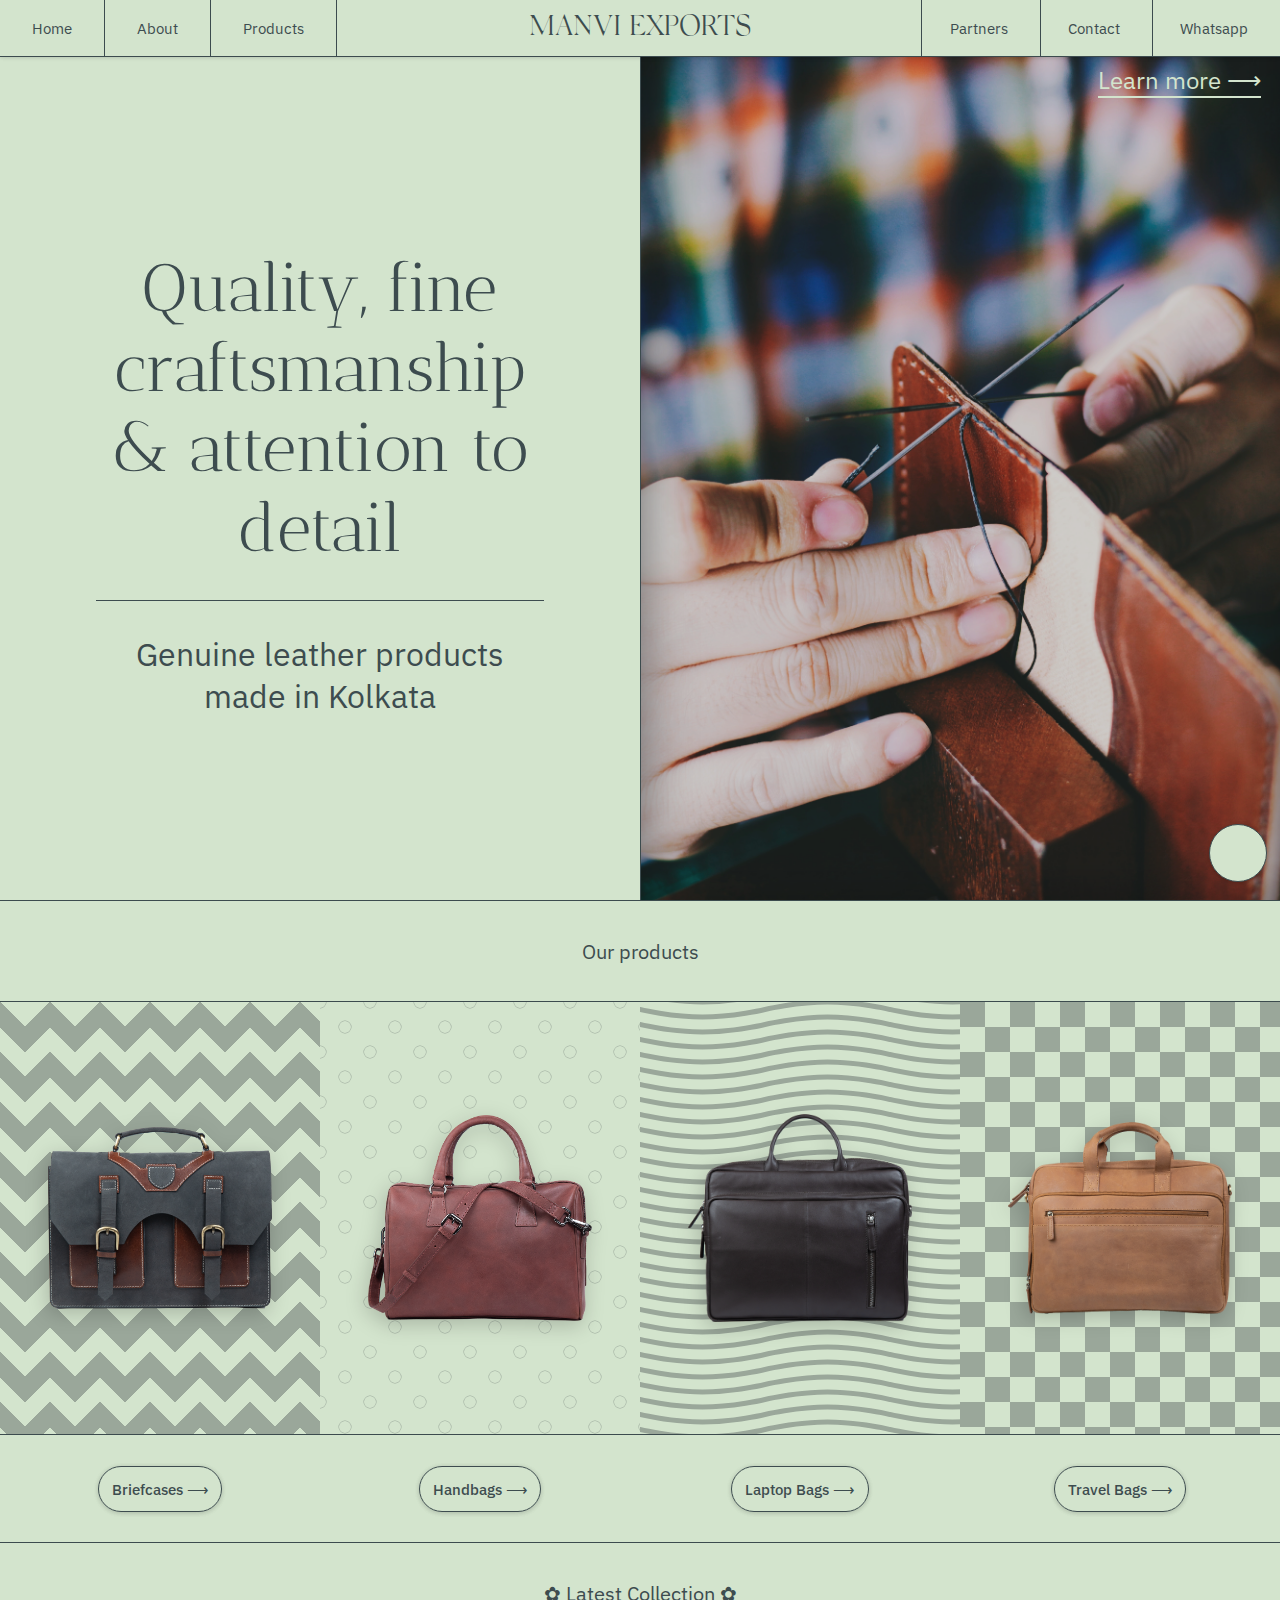
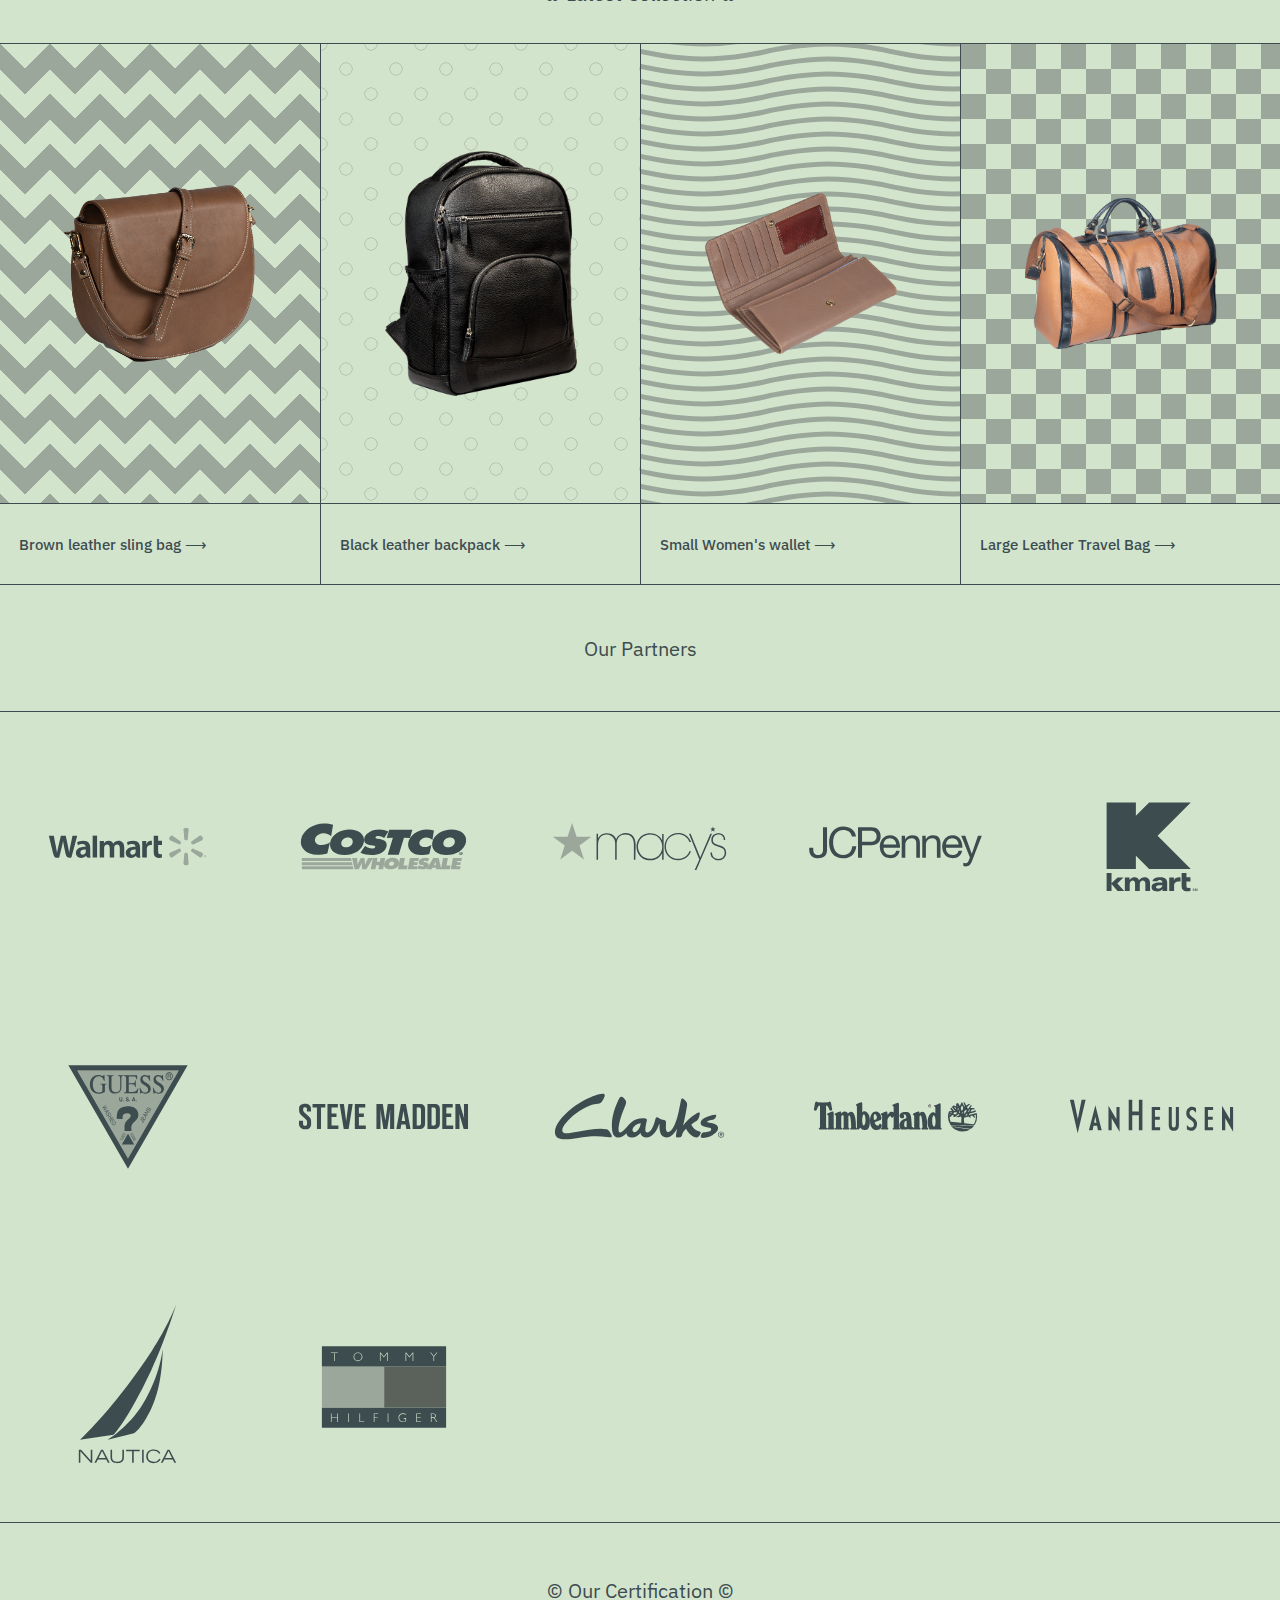
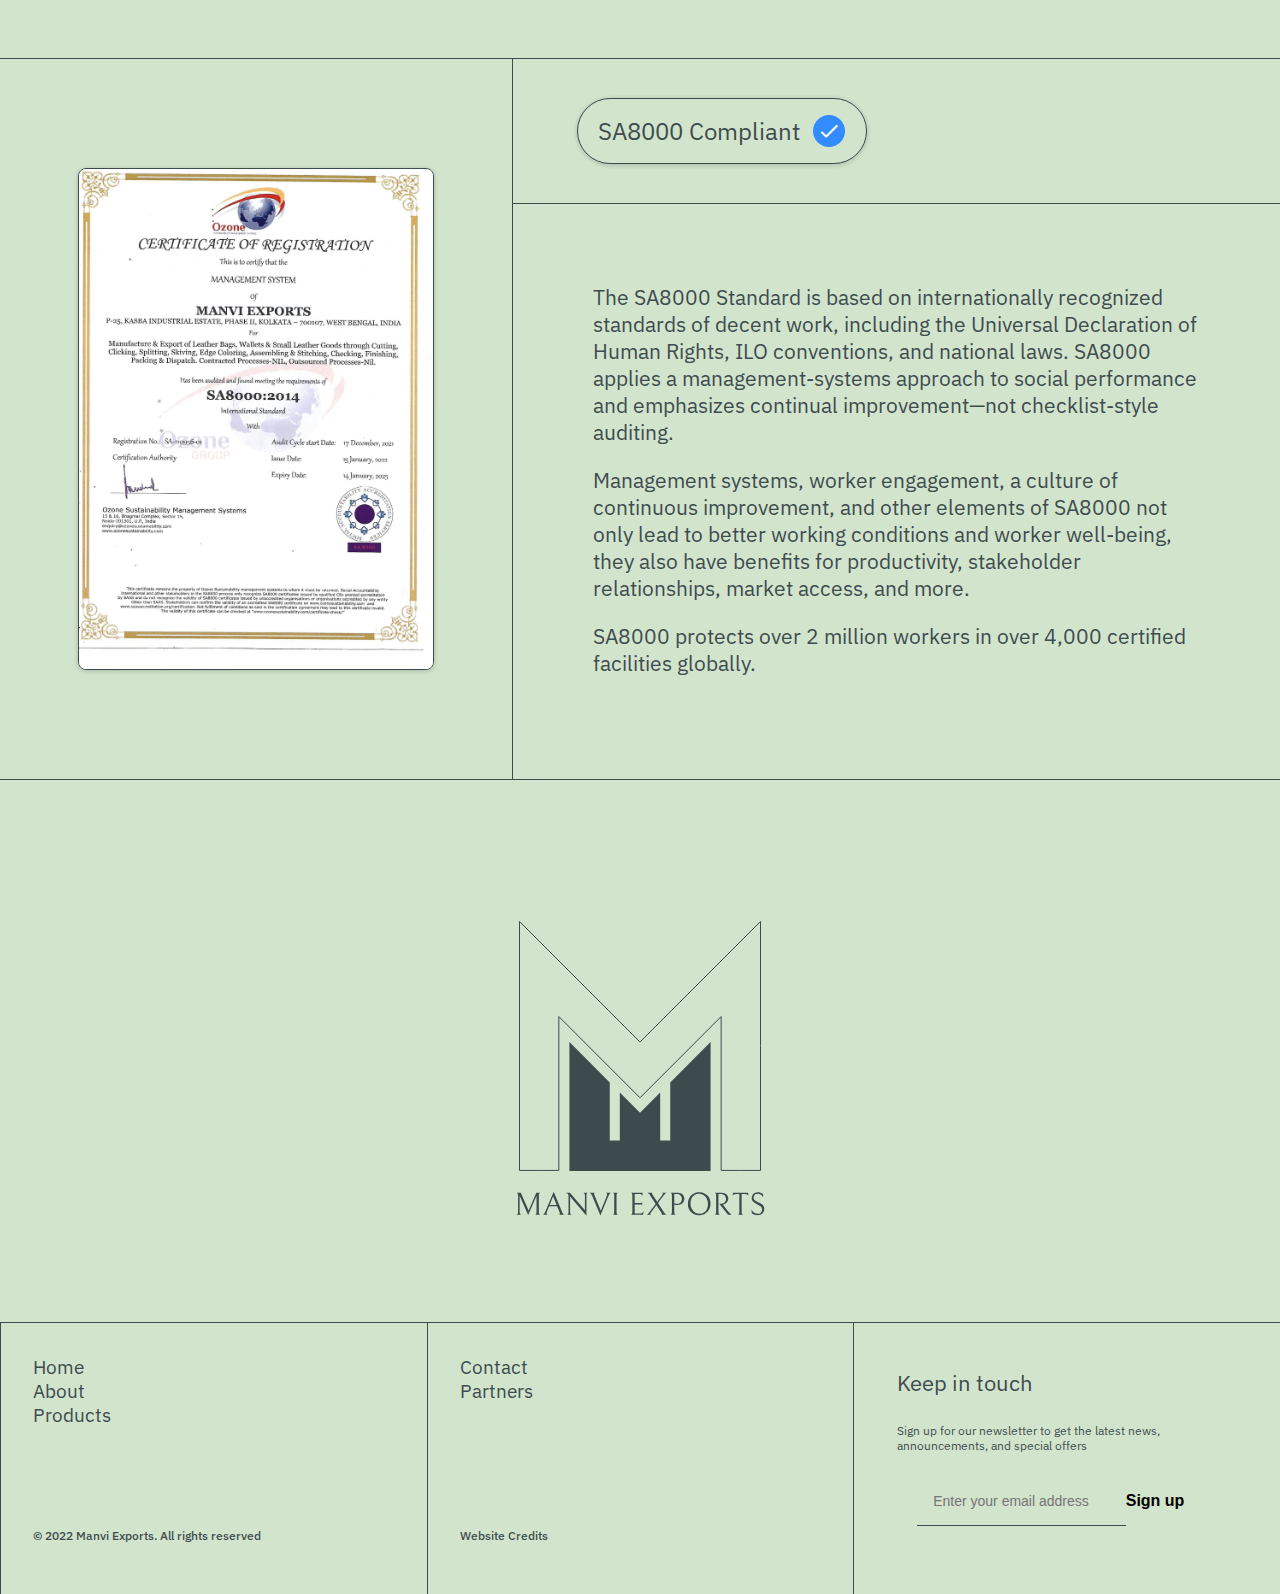
==== commit caab3aa4: "blabla" ====
--- a/index.html
+++ b/index.html
@@ -3,7 +3,8 @@
 <head>
     <meta charset='utf-8'>
     <meta http-equiv='X-UA-Compatible' content='IE=edge'>
-    <title>Manvi Exports</title>
+    <title>Manvi Exports: Leather product manufacturer and exporter</title>
+    <meta name="description" content="100% export oriented unit in Kolkata, India and we specialize in manufacturing leather wallets, handbags, leather belts amongst other leather goods and accessories.">
     <meta name='viewport' content='width=device-width, initial-scale=1'>
     <link rel='stylesheet' type='text/css' media='screen' href='./css/style.css'>
     <link rel="preconnect" href="https://fonts.googleapis.com">
@@ -67,7 +68,7 @@
                 <a href="/index.html">Home</a>
                 <a href="/pages/about.html">About</a>
                 <a href="/pages/pd/products.html">Products</a>
-                <a href="/pages/gallery.html">Partners</a>
+                <a href="#Partners">Partners</a>
                 <a href="/pages/contact.html">Contact</a>
                 <a href="https://api.whatsapp.com/send?phone=919830248748">Whatsapp</a>
             </nav>
@@ -267,7 +268,7 @@
                     <div class="footer-grid-item">
                         <div class="footer-txt-box-1">
                             <a href="./pages/contact.html">Contact</a>
-                            <a href="./index.html">Partners</a>
+                            <a href="#Partners">Partners</a>
                             
                         </div>
                         <div class="footer-txt-box-2">
@@ -290,8 +291,5 @@
         </footer>
     </main>
     <script src='/js/script.js'></script>
-    <!-- <script>
-        window.history.replaceState('','','/home');
-    </script> -->
 </body>
 </html>--- a/css/style.css
+++ b/css/style.css
@@ -11,17 +11,18 @@
     --skin: hsl(25, 63%, 85%);
     --skin-dark: hsl(25, 40%, 63%);
     --skin-darker: hsl(25, 10%, 27%);
-    --bd-1px: 1px solid #3b4a4d;
+    --bd-1px: 1px solid hsla(190, 13%, 27%);
     --nav-sd:   0 1px 5px rgba(0, 0, 0, 0.1), 
                 0 1px 5px rgba(0, 0, 0, 0.1);
 }
 
 * {
-    -webkit-animation: none !important;
+    /* -webkit-animation: none !important;
     -moz-animation: none !important;
     -o-animation: none !important;
     -ms-animation: none !important;
-    animation: none !important;
+    animation: none !important; */
+    outline: none;
 } 
 
 ::-webkit-scrollbar {
@@ -1856,12 +1857,29 @@
     color: var(--matcha-darker);
 }
 
+.prod-desc-dim{
+    font-family: 'IBM Plex Sans';
+    font-size: 1.5em;
+    font-weight: 500;
+    color: var(--matcha-darker);
+    display: flex;
+    flex-direction: column;
+    align-items: center;
+    justify-content: center;
+    height: 20%; width: 100%;
+    border: var(--bd-1px);
+}
+
 @media only screen and (max-width: 1000px) {
     .prod-desc-header{
         font-size: 40px;
     }
     .prod-desc-body{
-        font-size: 20px;
+        font-size: 14px;
+        font-weight: 600;
+    }
+    .prod-desc-dim{
+        font-size: 12px;
     }
     #bold-mat{
         font-size: 1px;
